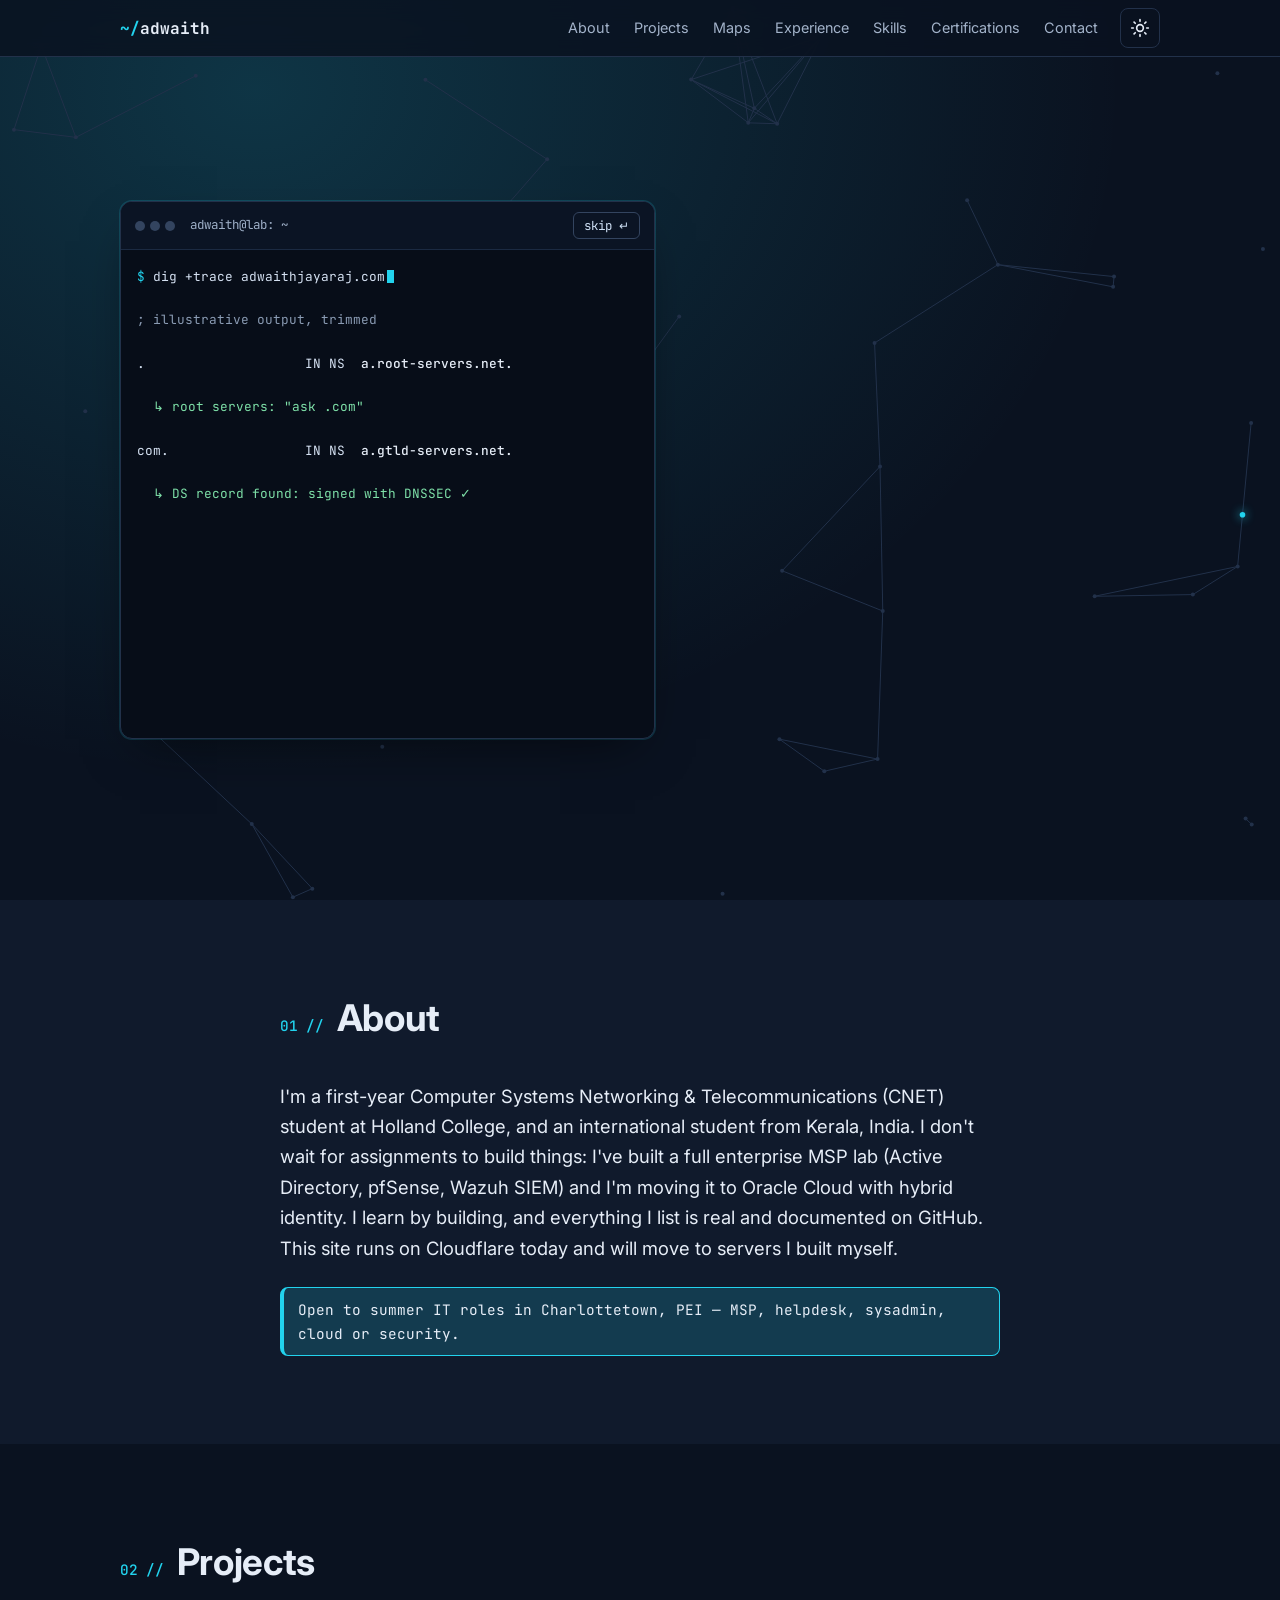
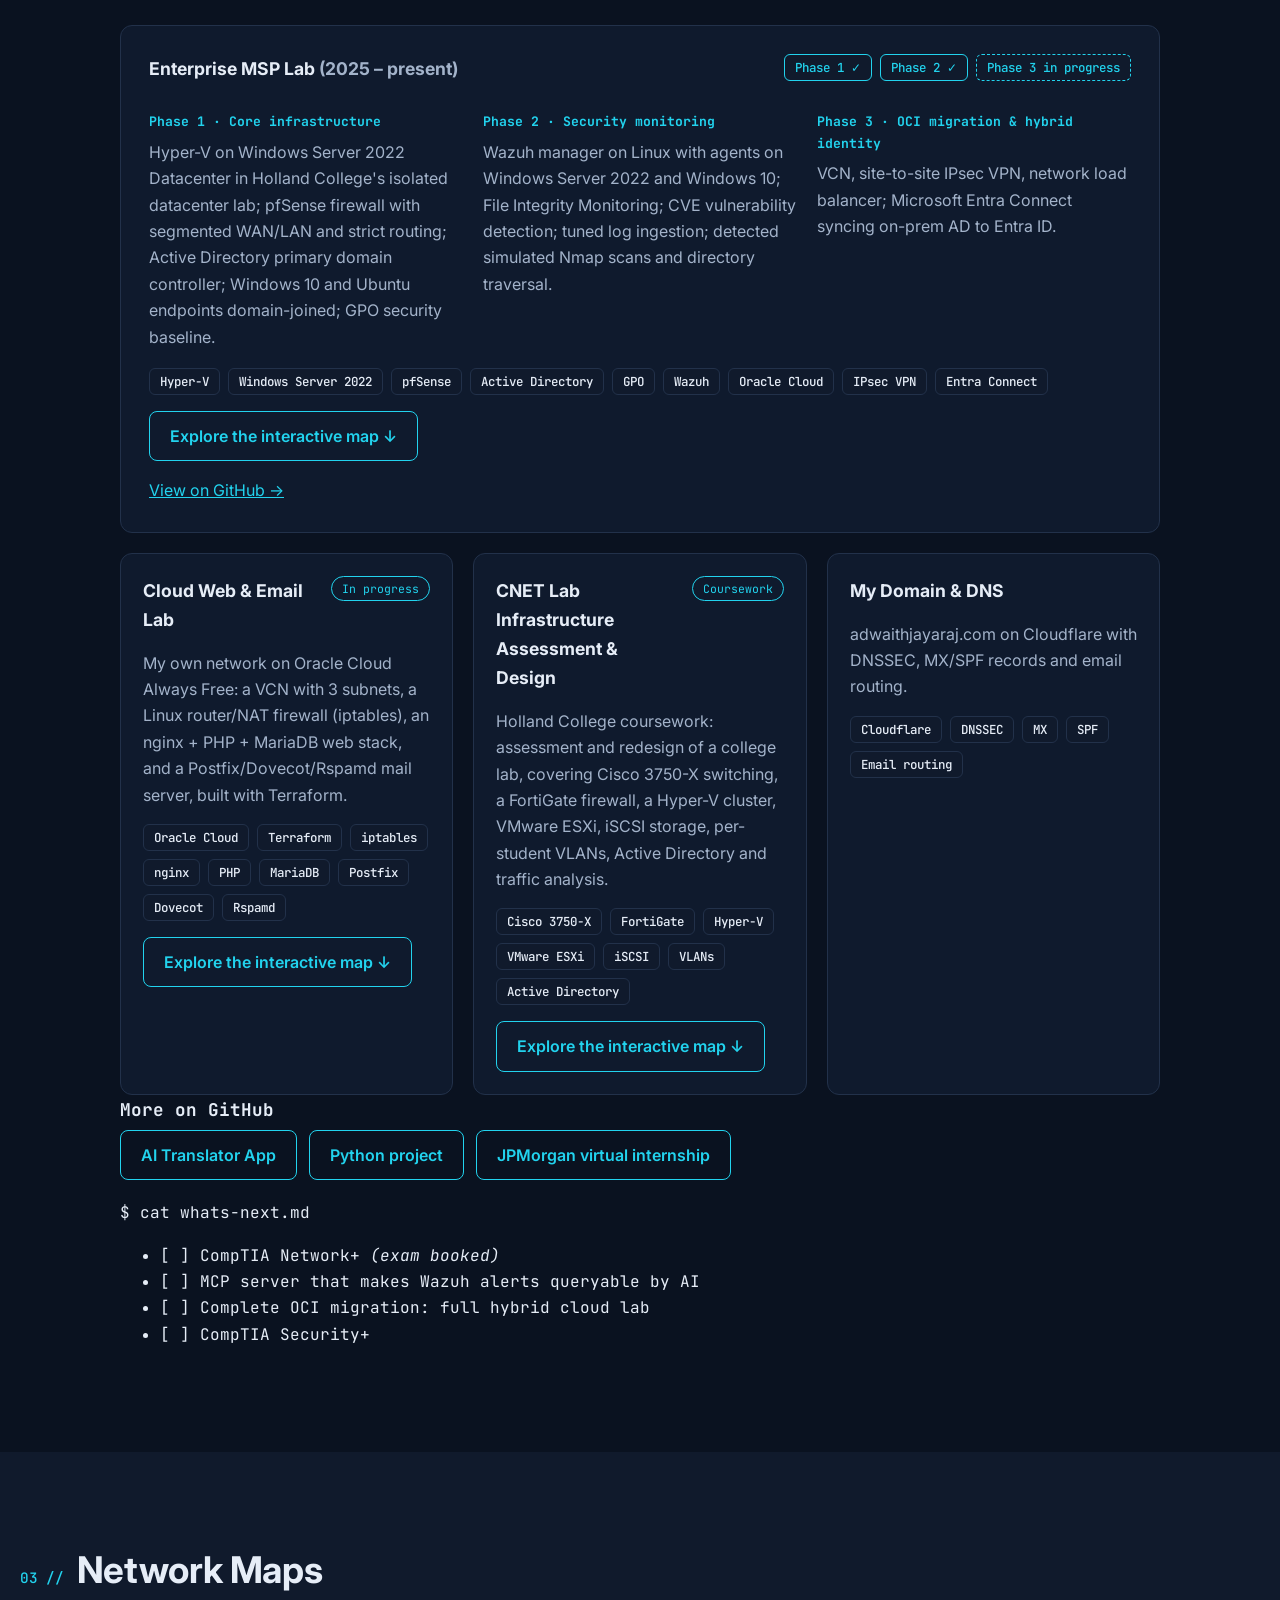
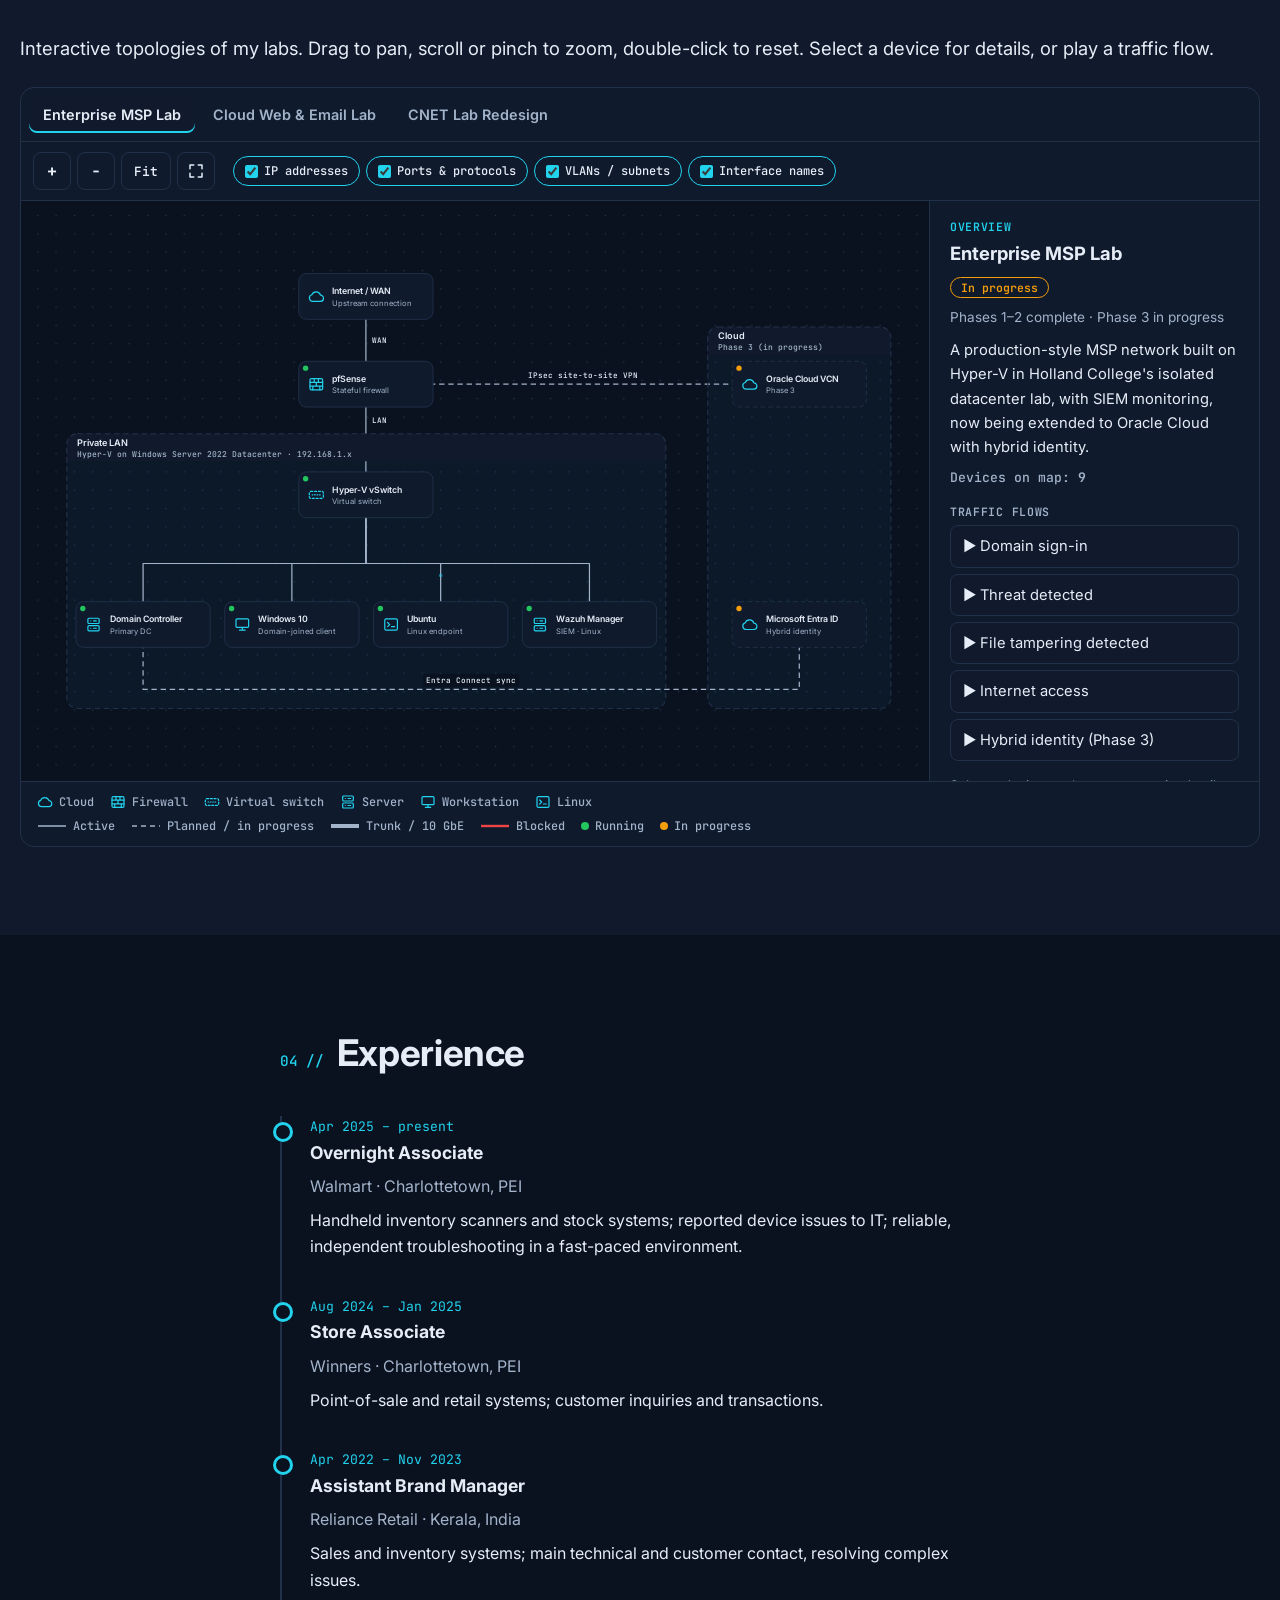
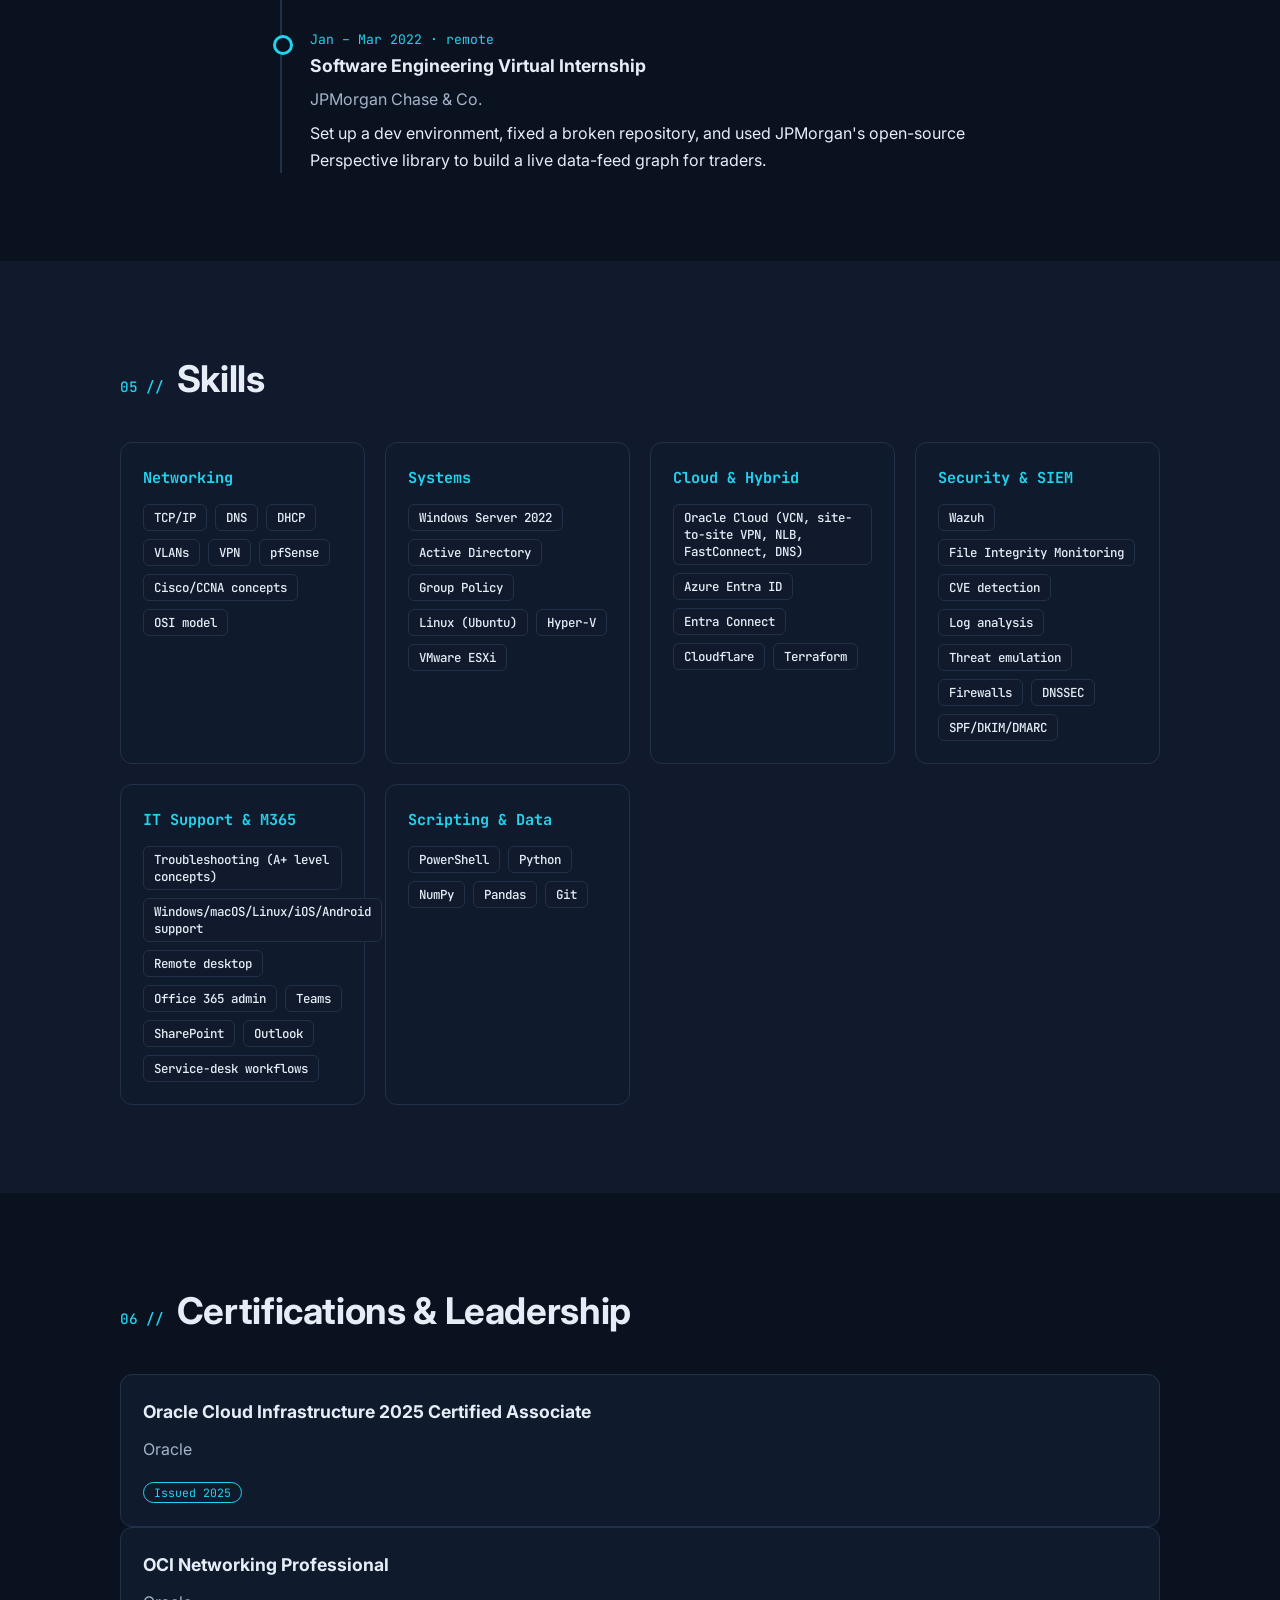
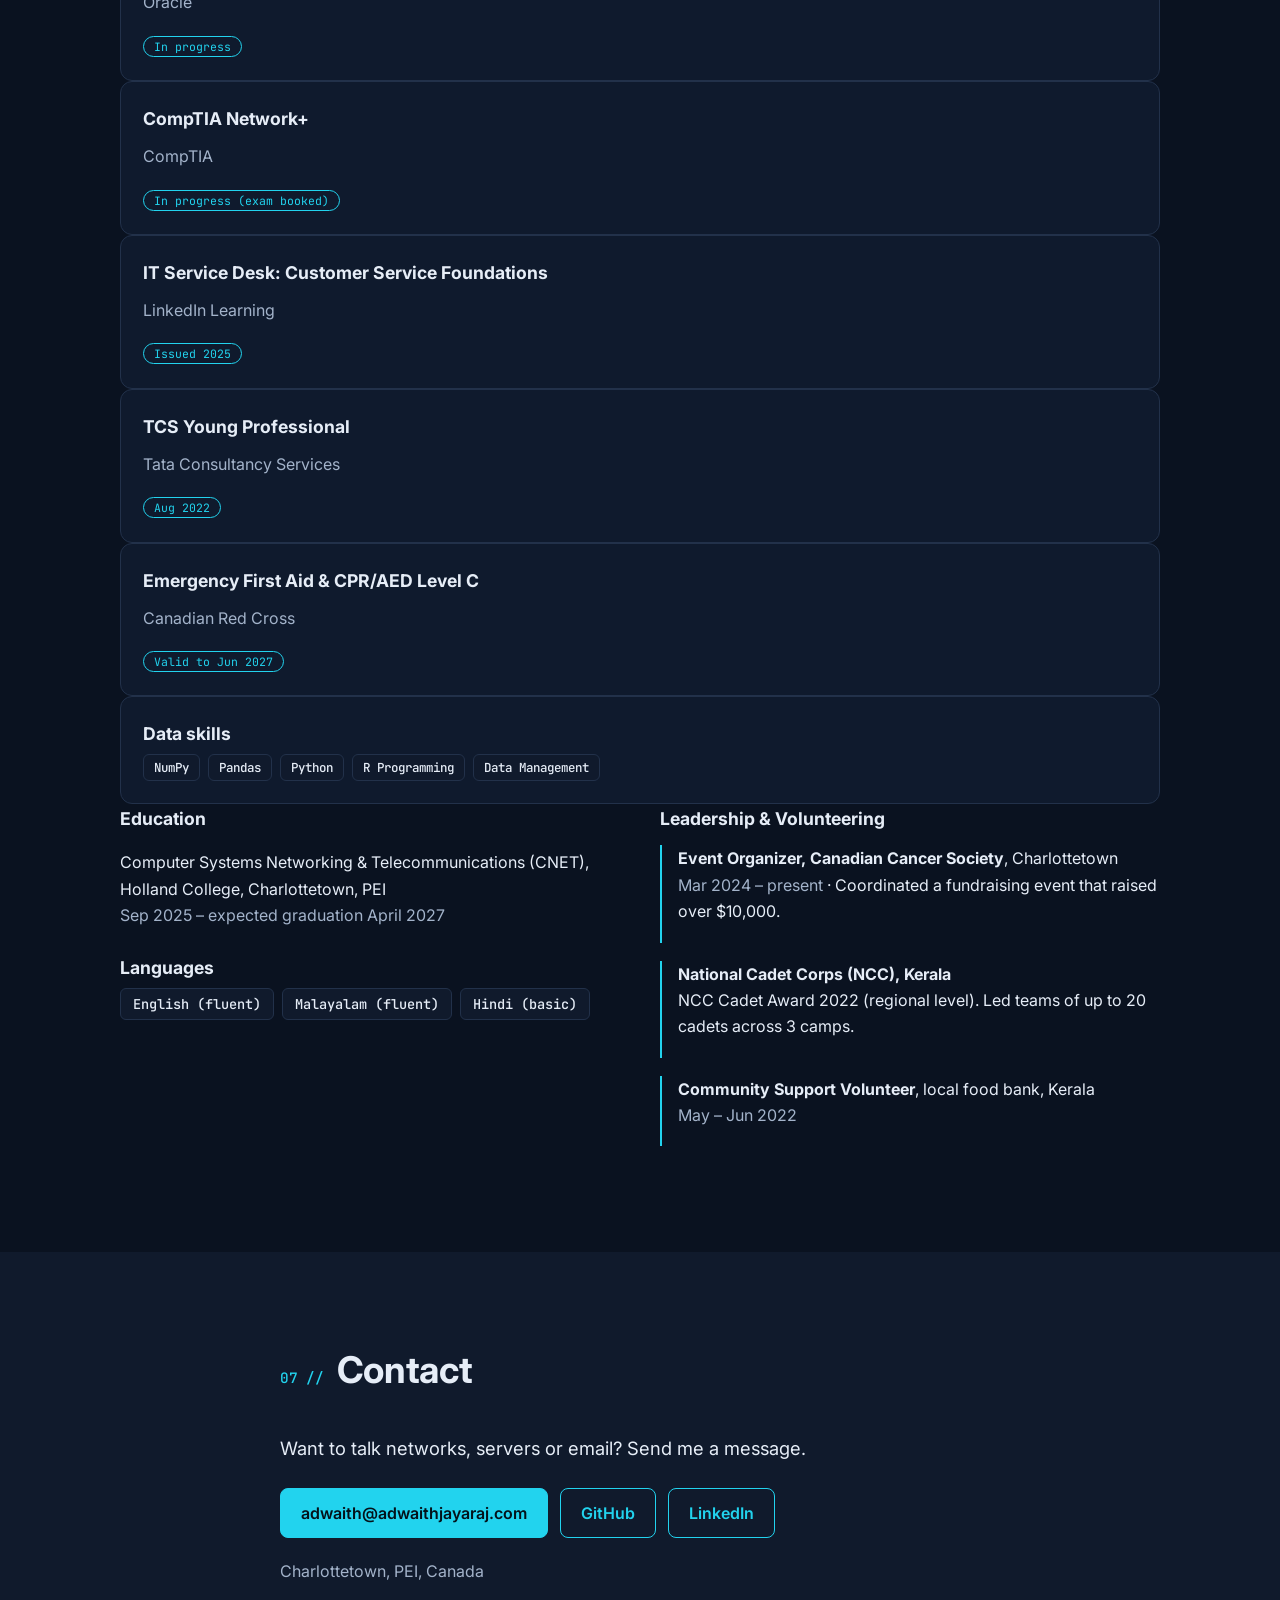
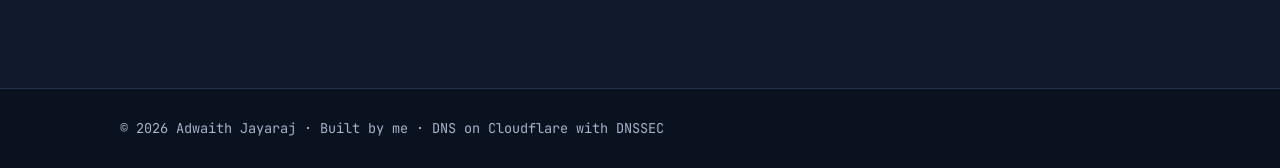
==== index.html @ 07d2d0e5 "Initial site with network maps" ====
<!doctype html>
<html lang="en" data-theme="dark">
<head>
<meta charset="utf-8">
<meta name="viewport" content="width=device-width, initial-scale=1">
<title>Adwaith Jayaraj · Networking &amp; Telecommunications Student</title>
<meta name="description" content="Adwaith Jayaraj is a Computer Systems Networking &amp; Telecommunications (CNET) student at Holland College in Charlottetown, PEI, building real networks, security monitoring and cloud infrastructure.">
<link rel="canonical" href="https://adwaithjayaraj.com/">
<meta property="og:type" content="website">
<meta property="og:site_name" content="Adwaith Jayaraj">
<meta property="og:title" content="Adwaith Jayaraj · Networking &amp; Telecommunications Student">
<meta property="og:description" content="I build real infrastructure (networks, servers and email) to understand how the internet actually works.">
<meta property="og:url" content="https://adwaithjayaraj.com/">
<meta name="twitter:card" content="summary">
<meta name="theme-color" content="#0a1220">
<link rel="icon" href="assets/favicon.svg" type="image/svg+xml">
<link rel="preconnect" href="https://fonts.googleapis.com">
<link rel="preconnect" href="https://fonts.gstatic.com" crossorigin>
<link href="https://fonts.googleapis.com/css2?family=Inter:wght@400;500;600;700&family=JetBrains+Mono:wght@400;500;700&display=swap" rel="stylesheet">
<link rel="stylesheet" href="css/style.css">
<link rel="stylesheet" href="css/topology.css">
<script>
// Set theme and JS flag before first paint to avoid a flash.
(function(){var d=document.documentElement;d.classList.add('js');
try{var t=localStorage.getItem('theme');if(t==='light'||t==='dark')d.dataset.theme=t;}catch(e){}})();
</script>
</head>
<body>
<a class="skip" href="#main">Skip to content</a>

<header class="site-header">
  <nav class="nav" aria-label="Primary">
    <a class="brand" href="#top" aria-label="Adwaith Jayaraj, home"><span class="mono">~/</span>adwaith</a>
    <button class="icon-btn menu-btn" id="menu-btn" aria-expanded="false" aria-controls="nav-links" aria-label="Menu">
      <svg width="20" height="20" viewBox="0 0 24 24" fill="none" stroke="currentColor" stroke-width="2" stroke-linecap="round" aria-hidden="true"><path d="M4 7h16M4 12h16M4 17h16"/></svg>
    </button>
    <ul class="nav-links" id="nav-links">
      <li><a href="#about">About</a></li>
      <li><a href="#projects">Projects</a></li>
      <li><a href="#maps">Maps</a></li>
      <li><a href="#experience">Experience</a></li>
      <li><a href="#skills">Skills</a></li>
      <li><a href="#more">Certifications</a></li>
      <li><a href="#contact">Contact</a></li>
    </ul>
    <button class="icon-btn" id="theme-btn" aria-label="Switch to light mode">
      <svg class="i-sun" width="20" height="20" viewBox="0 0 24 24" fill="none" stroke="currentColor" stroke-width="2" stroke-linecap="round" aria-hidden="true"><circle cx="12" cy="12" r="4"/><path d="M12 2v2M12 20v2M4.9 4.9l1.4 1.4M17.7 17.7l1.4 1.4M2 12h2M20 12h2M4.9 19.1l1.4-1.4M17.7 6.3l1.4-1.4"/></svg>
      <svg class="i-moon" width="20" height="20" viewBox="0 0 24 24" fill="none" stroke="currentColor" stroke-width="2" stroke-linecap="round" stroke-linejoin="round" aria-hidden="true"><path d="M21 12.8A9 9 0 1 1 11.2 3a7 7 0 0 0 9.8 9.8z"/></svg>
    </button>
  </nav>
</header>

<main id="main">
<section class="hero" id="top" aria-labelledby="hero-name">
  <canvas id="net" aria-hidden="true"></canvas>
  <div class="wrap hero-grid">
    <div class="term" role="region" aria-label="Animated terminal showing a DNS lookup of adwaithjayaraj.com">
      <div class="term-bar">
        <span class="dots" aria-hidden="true"><i></i><i></i><i></i></span>
        <span class="mono term-title">adwaith@lab: ~</span>
        <button class="skip-btn mono" id="skip-btn" type="button">skip ↵</button>
      </div>
      <pre class="term-body mono" id="term" aria-hidden="true"><span class="ln cmd"><span class="p">$ </span><span id="typed">dig +trace adwaithjayaraj.com</span><span class="caret"></span></span>
<span class="ln dim">; illustrative output, trimmed</span>
<span class="ln">.                    IN NS  <b>a.root-servers.net.</b></span>
<span class="ln hop">  ↳ root servers: "ask .com"</span>
<span class="ln">com.                 IN NS  <b>a.gtld-servers.net.</b></span>
<span class="ln hop">  ↳ DS record found: signed with DNSSEC ✓</span>
<span class="ln hop">  ↳ .com servers: "ask Cloudflare"</span>
<span class="ln">adwaithjayaraj.com.  IN NS  <b>jaziel.ns.cloudflare.com.</b></span>
<span class="ln">adwaithjayaraj.com.  IN NS  <b>kayleigh.ns.cloudflare.com.</b></span>
<span class="ln hop">  ↳ Cloudflare: "here it is"</span>
<span class="ln ok">adwaithjayaraj.com.  IN A   → Cloudflare edge ✓</span></pre>
      <p class="sr-only">The terminal traces a DNS lookup from the root servers to the .com servers to Cloudflare and then to this site.</p>
    </div>
    <div class="intro" id="intro">
      <p class="mono eyebrow">hello, world</p>
      <h1 id="hero-name">Adwaith Jayaraj</h1>
      <p class="title">Networking &amp; Telecommunications Student · Holland College</p>
      <p class="muted">Charlottetown, PEI, Canada</p>
      <div class="cta">
        <a class="btn" href="#projects">View projects</a>
        <a class="btn ghost" href="#contact">Get in touch</a>
      </div>
    </div>
  </div>
</section>

<section id="about" class="section" aria-labelledby="about-h">
  <div class="wrap narrow reveal">
    <h2 id="about-h"><span class="mono tag">01</span> About</h2>
    <p class="lead">I'm a first-year Computer Systems Networking &amp; Telecommunications (CNET) student at Holland College, and an international student from Kerala, India. I don't wait for assignments to build things: I've built a full enterprise MSP lab (Active Directory, pfSense, Wazuh SIEM) and I'm moving it to Oracle Cloud with hybrid identity. I learn by building, and everything I list is real and documented on GitHub. This site runs on Cloudflare today and will move to servers I built myself.</p>
    <p class="open-line mono">Open to summer IT roles in Charlottetown, PEI — MSP, helpdesk, sysadmin, cloud or security.</p>
  </div>
</section>

<section id="projects" class="section" aria-labelledby="projects-h">
  <div class="wrap">
    <h2 id="projects-h" class="reveal"><span class="mono tag">02</span> Projects</h2>
    <div class="cards">
      <article class="card feature reveal">
        <div class="card-top"><h3>Enterprise MSP Lab <span class="muted">(2025 – present)</span></h3>
          <ul class="chips phases" aria-label="Project status"><li class="done">Phase 1 ✓</li><li class="done">Phase 2 ✓</li><li class="wip">Phase 3 in progress</li></ul></div>
        <div class="phase-grid">
          <div><h4 class="mono">Phase 1 · Core infrastructure</h4><p>Hyper-V on Windows Server 2022 Datacenter in Holland College's isolated datacenter lab; pfSense firewall with segmented WAN/LAN and strict routing; Active Directory primary domain controller; Windows 10 and Ubuntu endpoints domain-joined; GPO security baseline.</p></div>
          <div><h4 class="mono">Phase 2 · Security monitoring</h4><p>Wazuh manager on Linux with agents on Windows Server 2022 and Windows 10; File Integrity Monitoring; CVE vulnerability detection; tuned log ingestion; detected simulated Nmap scans and directory traversal.</p></div>
          <div><h4 class="mono">Phase 3 · OCI migration &amp; hybrid identity</h4><p>VCN, site-to-site IPsec VPN, network load balancer; Microsoft Entra Connect syncing on-prem AD to Entra ID.</p></div>
        </div>
        <ul class="chips" aria-label="Technologies"><li>Hyper-V</li><li>Windows Server 2022</li><li>pfSense</li><li>Active Directory</li><li>GPO</li><li>Wazuh</li><li>Oracle Cloud</li><li>IPsec VPN</li><li>Entra Connect</li></ul>
        <p class="repo"><a class="btn ghost map-link" href="#maps" data-map="msp">Explore the interactive map ↓</a></p>
        <p class="repo"><a href="https://github.com/tensorTamer/enterprise-msp-lab" rel="noopener">View on GitHub →</a></p>
      </article>
      <article class="card reveal">
        <div class="card-top"><h3>Cloud Web &amp; Email Lab</h3><span class="status mono">In progress</span></div>
        <p>My own network on Oracle Cloud Always Free: a VCN with 3 subnets, a Linux router/NAT firewall (iptables), an nginx + PHP + MariaDB web stack, and a Postfix/Dovecot/Rspamd mail server, built with Terraform.</p>
        <ul class="chips" aria-label="Technologies"><li>Oracle Cloud</li><li>Terraform</li><li>iptables</li><li>nginx</li><li>PHP</li><li>MariaDB</li><li>Postfix</li><li>Dovecot</li><li>Rspamd</li></ul>
        <p class="repo"><a class="btn ghost map-link" href="#maps" data-map="cloud">Explore the interactive map ↓</a></p>
      </article>
      <article class="card reveal">
        <div class="card-top"><h3>CNET Lab Infrastructure Assessment &amp; Design</h3><span class="status mono">Coursework</span></div>
        <p>Holland College coursework: assessment and redesign of a college lab, covering Cisco 3750-X switching, a FortiGate firewall, a Hyper-V cluster, VMware ESXi, iSCSI storage, per-student VLANs, Active Directory and traffic analysis.</p>
        <ul class="chips" aria-label="Technologies"><li>Cisco 3750-X</li><li>FortiGate</li><li>Hyper-V</li><li>VMware ESXi</li><li>iSCSI</li><li>VLANs</li><li>Active Directory</li></ul>
        <p class="repo"><a class="btn ghost map-link" href="#maps" data-map="cnet">Explore the interactive map ↓</a></p>
      </article>
      <article class="card reveal">
        <div class="card-top"><h3>My Domain &amp; DNS</h3></div>
        <p>adwaithjayaraj.com on Cloudflare with DNSSEC, MX/SPF records and email routing.</p>
        <ul class="chips" aria-label="Technologies"><li>Cloudflare</li><li>DNSSEC</li><li>MX</li><li>SPF</li><li>Email routing</li></ul>
      </article>
    </div>
    <div class="more-gh reveal">
      <h3 class="mono">More on GitHub</h3>
      <ul class="links">
        <li><a class="btn ghost" href="https://github.com/tensorTamer/AI-Translator-App" rel="noopener">AI Translator App</a></li>
        <li><a class="btn ghost" href="https://github.com/tensorTamer/python-project" rel="noopener">Python project</a></li>
        <li><a class="btn ghost" href="https://github.com/tensorTamer/JP-Morgan-virtual-internship" rel="noopener">JPMorgan virtual internship</a></li>
      </ul>
    </div>
    <div class="todo reveal" role="group" aria-labelledby="next-h">
      <p class="mono todo-h" id="next-h"><span class="p">$</span> cat whats-next.md</p>
      <ul class="mono">
        <li><span aria-hidden="true">[ ]</span> CompTIA Network+ <em>(exam booked)</em></li>
        <li><span aria-hidden="true">[ ]</span> MCP server that makes Wazuh alerts queryable by AI</li>
        <li><span aria-hidden="true">[ ]</span> Complete OCI migration: full hybrid cloud lab</li>
        <li><span aria-hidden="true">[ ]</span> CompTIA Security+</li>
      </ul>
    </div>
  </div>
</section>

<section id="maps" class="section" aria-labelledby="maps-h">
  <div class="wrap wide">
    <h2 id="maps-h" class="reveal"><span class="mono tag">03</span> Network Maps</h2>
    <p class="lead reveal">Interactive topologies of my labs. Drag to pan, scroll or pinch to zoom, double-click to reset. Select a device for details, or play a traffic flow.</p>
    <div class="topo reveal" id="topo">
      <div class="topo-tabs" role="tablist" aria-label="Network maps">
        <button type="button" role="tab" id="tab-msp" aria-controls="topo-body" aria-selected="true" data-map="msp">Enterprise MSP Lab</button>
        <button type="button" role="tab" id="tab-cloud" aria-controls="topo-body" aria-selected="false" tabindex="-1" data-map="cloud">Cloud Web &amp; Email Lab</button>
        <button type="button" role="tab" id="tab-cnet" aria-controls="topo-body" aria-selected="false" tabindex="-1" data-map="cnet">CNET Lab Redesign</button>
      </div>
      <div class="topo-toolbar">
        <div class="tb-group" role="group" aria-label="View">
          <button type="button" class="icon-btn" data-act="zoomin" aria-label="Zoom in">+</button>
          <button type="button" class="icon-btn" data-act="zoomout" aria-label="Zoom out">−</button>
          <button type="button" class="icon-btn tb-fit" data-act="fit" aria-label="Fit map to view">Fit</button>
          <button type="button" class="icon-btn" data-act="full" aria-label="Full screen" aria-pressed="false">
            <svg width="18" height="18" viewBox="0 0 24 24" fill="none" stroke="currentColor" stroke-width="2" stroke-linecap="round" stroke-linejoin="round" aria-hidden="true"><path d="M4 9V4h5M20 9V4h-5M4 15v5h5M20 15v5h-5"/></svg>
          </button>
        </div>
        <fieldset class="tb-layers">
          <legend class="sr-only">Layers</legend>
          <label class="layer"><input type="checkbox" data-layer="ip" checked> IP addresses</label>
          <label class="layer"><input type="checkbox" data-layer="ports" checked> Ports &amp; protocols</label>
          <label class="layer"><input type="checkbox" data-layer="vlan" checked> VLANs / subnets</label>
          <label class="layer"><input type="checkbox" data-layer="ifn" checked> Interface names</label>
        </fieldset>
      </div>
      <div class="topo-body" id="topo-body" role="tabpanel" aria-labelledby="tab-msp">
        <div class="topo-stage">
          <svg class="topo-svg" role="group" tabindex="0" aria-label="Network map"></svg>
          <div class="topo-tip" role="tooltip" hidden></div>
        </div>
        <aside class="topo-side" aria-label="Map details"></aside>
      </div>
      <div class="topo-legend" role="group" aria-label="Legend"></div>
      <p class="sr-only topo-live" aria-live="polite"></p>
    </div>
    <noscript><p class="muted">The interactive maps need JavaScript.</p></noscript>
  </div>
</section>

<section id="experience" class="section" aria-labelledby="exp-h">
  <div class="wrap narrow">
    <h2 id="exp-h" class="reveal"><span class="mono tag">04</span> Experience</h2>
    <ol class="timeline">
      <li class="reveal">
        <p class="mono date">Apr 2025 – present</p>
        <h3>Overnight Associate</h3>
        <p class="org">Walmart · Charlottetown, PEI</p>
        <p>Handheld inventory scanners and stock systems; reported device issues to IT; reliable, independent troubleshooting in a fast-paced environment.</p>
      </li>
      <li class="reveal">
        <p class="mono date">Aug 2024 – Jan 2025</p>
        <h3>Store Associate</h3>
        <p class="org">Winners · Charlottetown, PEI</p>
        <p>Point-of-sale and retail systems; customer inquiries and transactions.</p>
      </li>
      <li class="reveal">
        <p class="mono date">Apr 2022 – Nov 2023</p>
        <h3>Assistant Brand Manager</h3>
        <p class="org">Reliance Retail · Kerala, India</p>
        <p>Sales and inventory systems; main technical and customer contact, resolving complex issues.</p>
      </li>
      <li class="reveal">
        <p class="mono date">Jan – Mar 2022 · remote</p>
        <h3>Software Engineering Virtual Internship</h3>
        <p class="org">JPMorgan Chase &amp; Co.</p>
        <p>Set up a dev environment, fixed a broken repository, and used JPMorgan's open-source Perspective library to build a live data-feed graph for traders.</p>
      </li>
    </ol>
  </div>
</section>

<section id="skills" class="section" aria-labelledby="skills-h">
  <div class="wrap">
    <h2 id="skills-h" class="reveal"><span class="mono tag">05</span> Skills</h2>
    <div class="skills">
      <div class="card reveal"><h3 class="mono">Networking</h3><ul class="chips"><li>TCP/IP</li><li>DNS</li><li>DHCP</li><li>VLANs</li><li>VPN</li><li>pfSense</li><li>Cisco/CCNA concepts</li><li>OSI model</li></ul></div>
      <div class="card reveal"><h3 class="mono">Systems</h3><ul class="chips"><li>Windows Server 2022</li><li>Active Directory</li><li>Group Policy</li><li>Linux (Ubuntu)</li><li>Hyper-V</li><li>VMware ESXi</li></ul></div>
      <div class="card reveal"><h3 class="mono">Cloud &amp; Hybrid</h3><ul class="chips"><li>Oracle Cloud (VCN, site-to-site VPN, NLB, FastConnect, DNS)</li><li>Azure Entra ID</li><li>Entra Connect</li><li>Cloudflare</li><li>Terraform</li></ul></div>
      <div class="card reveal"><h3 class="mono">Security &amp; SIEM</h3><ul class="chips"><li>Wazuh</li><li>File Integrity Monitoring</li><li>CVE detection</li><li>Log analysis</li><li>Threat emulation</li><li>Firewalls</li><li>DNSSEC</li><li>SPF/DKIM/DMARC</li></ul></div>
      <div class="card reveal"><h3 class="mono">IT Support &amp; M365</h3><ul class="chips"><li>Troubleshooting (A+ level concepts)</li><li>Windows/macOS/Linux/iOS/Android support</li><li>Remote desktop</li><li>Office 365 admin</li><li>Teams</li><li>SharePoint</li><li>Outlook</li><li>Service-desk workflows</li></ul></div>
      <div class="card reveal"><h3 class="mono">Scripting &amp; Data</h3><ul class="chips"><li>PowerShell</li><li>Python</li><li>NumPy</li><li>Pandas</li><li>Git</li></ul></div>
    </div>
  </div>
</section>

<section id="more" class="section" aria-labelledby="more-h">
  <div class="wrap">
    <h2 id="more-h" class="reveal"><span class="mono tag">06</span> Certifications &amp; Leadership</h2>
    <div class="certs">
      <div class="card cert reveal"><h3>Oracle Cloud Infrastructure 2025 Certified Associate</h3><p class="org">Oracle</p><span class="status mono">Issued 2025</span></div>
      <div class="card cert reveal"><h3>OCI Networking Professional</h3><p class="org">Oracle</p><span class="status mono">In progress</span></div>
      <div class="card cert reveal"><h3>CompTIA Network+</h3><p class="org">CompTIA</p><span class="status mono">In progress (exam booked)</span></div>
      <div class="card cert reveal"><h3>IT Service Desk: Customer Service Foundations</h3><p class="org">LinkedIn Learning</p><span class="status mono">Issued 2025</span></div>
      <div class="card cert reveal"><h3>TCS Young Professional</h3><p class="org">Tata Consultancy Services</p><span class="status mono">Aug 2022</span></div>
      <div class="card cert reveal"><h3>Emergency First Aid &amp; CPR/AED Level C</h3><p class="org">Canadian Red Cross</p><span class="status mono">Valid to Jun 2027</span></div>
      <div class="card cert reveal"><h3>Data skills</h3><ul class="chips"><li>NumPy</li><li>Pandas</li><li>Python</li><li>R Programming</li><li>Data Management</li></ul></div>
    </div>
    <div class="two">
      <div class="reveal">
        <h3>Education</h3>
        <p>Computer Systems Networking &amp; Telecommunications (CNET), Holland College, Charlottetown, PEI<br><span class="muted">Sep 2025 – expected graduation April 2027</span></p>
        <h3>Languages</h3>
        <ul class="chips big"><li>English (fluent)</li><li>Malayalam (fluent)</li><li>Hindi (basic)</li></ul>
      </div>
      <div class="reveal">
        <h3>Leadership &amp; Volunteering</h3>
        <ul class="plain">
          <li><strong>Event Organizer, Canadian Cancer Society</strong>, Charlottetown<br><span class="muted">Mar 2024 – present</span> · Coordinated a fundraising event that raised over $10,000.</li>
          <li><strong>National Cadet Corps (NCC), Kerala</strong><br>NCC Cadet Award 2022 (regional level). Led teams of up to 20 cadets across 3 camps.</li>
          <li><strong>Community Support Volunteer</strong>, local food bank, Kerala<br><span class="muted">May – Jun 2022</span></li>
        </ul>
      </div>
    </div>
  </div>
</section>
<section id="contact" class="section" aria-labelledby="contact-h">
  <div class="wrap narrow reveal">
    <h2 id="contact-h"><span class="mono tag">07</span> Contact</h2>
    <p class="lead">Want to talk networks, servers or email? Send me a message.</p>
    <ul class="links">
      <li><a class="btn" href="mailto:adwaith@adwaithjayaraj.com">adwaith@adwaithjayaraj.com</a></li>
      <li><a class="btn ghost" href="https://github.com/tensorTamer" rel="me noopener">GitHub</a></li>
      <li><a class="btn ghost" href="https://www.linkedin.com/in/adwaith-jayaraj/" rel="me noopener">LinkedIn</a></li>
    </ul>
    <p class="muted">Charlottetown, PEI, Canada</p>
  </div>
</section>
</main>

<footer class="footer">
  <div class="wrap mono">© <span id="year">2026</span> Adwaith Jayaraj · Built by me · DNS on Cloudflare with DNSSEC</div>
</footer>

<script src="js/main.js" defer></script>
<script src="js/topology.js" defer></script>
</body>
</html>
---- css/style.css ----
:root{
  --bg:#0a1220;--bg2:#101a2c;--text:#e6edf7;--muted:#a3b3ca;--accent:#22d3ee;--accent-ink:#04121a;
  --line:#22314a;--card:#0f1a2d;--glow:rgba(34,211,238,.18);
  --sans:"Inter",system-ui,-apple-system,"Segoe UI",sans-serif;
  --mono:"JetBrains Mono",ui-monospace,Menlo,Consolas,monospace;
}
[data-theme=light]{
  --bg:#f5f8fc;--bg2:#e9eff7;--text:#0b1220;--muted:#475569;--accent:#0e7490;--accent-ink:#fff;
  --line:#cbd5e1;--card:#fff;--glow:rgba(14,116,144,.14);
}
*{box-sizing:border-box}
html{scroll-behavior:smooth;scroll-padding-top:72px}
body{margin:0;background:var(--bg);color:var(--text);font:400 1rem/1.65 var(--sans);-webkit-font-smoothing:antialiased}
a{color:var(--accent)}
.mono{font-family:var(--mono)}
.muted{color:var(--muted)}
.sr-only{position:absolute;width:1px;height:1px;overflow:hidden;clip:rect(0 0 0 0)}
:focus-visible{outline:3px solid var(--accent);outline-offset:3px;border-radius:4px}
.skip{position:absolute;left:8px;top:-60px;background:var(--accent);color:var(--accent-ink);padding:8px 14px;border-radius:6px;z-index:100}
.skip:focus{top:8px}
.wrap{max-width:1080px;margin:0 auto;padding:0 20px}
.narrow{max-width:760px}

/* header */
.site-header{position:fixed;inset:0 0 auto;z-index:50;background:color-mix(in srgb,var(--bg) 85%,transparent);backdrop-filter:blur(10px);border-bottom:1px solid var(--line)}
.nav{max-width:1080px;margin:0 auto;padding:0 20px;height:56px;display:flex;align-items:center;gap:12px}
.brand{font:700 1rem var(--mono);color:var(--text);text-decoration:none;margin-right:auto}
.brand .mono{color:var(--accent)}
.nav-links{display:flex;gap:4px;list-style:none;margin:0;padding:0}
.nav-links a{display:block;padding:8px 10px;color:var(--muted);text-decoration:none;font-size:.9rem;border-radius:6px}
.nav-links a:hover{color:var(--text);background:var(--bg2)}
.icon-btn{background:none;border:1px solid var(--line);color:var(--text);width:40px;height:40px;border-radius:8px;display:grid;place-items:center;cursor:pointer}
.icon-btn:hover{border-color:var(--accent);color:var(--accent)}
.menu-btn{display:none}
.i-sun{display:none}
[data-theme=dark] .i-sun{display:block}
[data-theme=dark] .i-moon{display:none}
@media(max-width:820px){
  .menu-btn{display:grid}
  .nav-links{display:none;position:absolute;top:56px;left:0;right:0;flex-direction:column;background:var(--bg);border-bottom:1px solid var(--line);padding:8px 20px 14px}
  .nav-links.open{display:flex}
  .nav-links a{padding:12px 8px}
}

/* hero */
.hero{position:relative;min-height:100svh;display:flex;align-items:center;padding:96px 0 56px;overflow:hidden;background:radial-gradient(ellipse at 20% 10%,var(--glow),transparent 60%)}
#net{position:absolute;inset:0;width:100%;height:100%}
.hero-grid{position:relative;display:grid;grid-template-columns:1.15fr 1fr;gap:40px;align-items:center;width:100%}
@media(max-width:900px){.hero-grid{grid-template-columns:1fr}}
.term{background:#070d18;border:1px solid var(--line);border-radius:12px;box-shadow:0 20px 50px -20px rgba(0,0,0,.6),0 0 0 1px var(--glow);overflow:hidden;color:#d5e1f2}
.term-bar{display:flex;align-items:center;gap:10px;padding:10px 14px;border-bottom:1px solid #1b2a42;background:#0b1424}
.dots i{display:inline-block;width:10px;height:10px;border-radius:50%;background:#33445f;margin-right:5px}
.term-title{font-size:.78rem;color:#9fb0c8;margin-right:auto}
.skip-btn{background:none;border:1px solid #33445f;color:#cfe0f5;border-radius:6px;padding:4px 10px;font-size:.78rem;cursor:pointer}
.skip-btn:hover{border-color:#22d3ee;color:#22d3ee}
.skip-btn[hidden]{display:none}
.term-body{margin:0;padding:16px;font-size:.8rem;line-height:1.7;white-space:pre;overflow-x:auto;min-height:15.5em}
.term .ln{display:block}
.term b{color:#e6edf7;font-weight:500}
.term .p,.term .ok{color:#22d3ee}
.term .dim{color:#8a9bb3}
.term .hop{color:#7ee0a8}
.caret{display:inline-block;width:.55em;height:1em;background:#22d3ee;vertical-align:-2px;margin-left:2px;animation:blink 1s steps(1) infinite}
@keyframes blink{50%{opacity:0}}
.eyebrow{color:var(--accent);margin:0 0 6px;font-size:.9rem}
h1{font-size:clamp(2.4rem,6vw,3.8rem);line-height:1.08;margin:0 0 12px;letter-spacing:-.02em}
.title{font-size:1.15rem;font-weight:500;margin:0 0 6px}
.cta{display:flex;flex-wrap:wrap;gap:12px;margin-top:24px}
.js .intro{transition:opacity .6s,transform .6s}
.js.pre .intro{opacity:0;transform:translateY(14px)}

/* buttons */
.btn{display:inline-block;background:var(--accent);color:var(--accent-ink);font-weight:600;padding:11px 20px;border-radius:8px;text-decoration:none;border:1px solid var(--accent);transition:transform .2s,box-shadow .2s}
.btn:hover{transform:translateY(-2px);box-shadow:0 8px 24px -8px var(--accent)}
.btn.ghost{background:none;color:var(--accent)}

/* sections */
.section{padding:88px 0}
.section:nth-of-type(even){background:var(--bg2)}
h2{font-size:clamp(1.7rem,4vw,2.3rem);margin:0 0 32px;letter-spacing:-.01em}
h3{margin:0 0 6px;font-size:1.1rem}
.tag{color:var(--accent);font-size:.9rem;font-weight:500;margin-right:6px}
.tag::after{content:" //"}
.lead{font-size:1.15rem;margin:0 0 24px}

/* cards */
.cards{display:grid;grid-template-columns:repeat(auto-fit,minmax(300px,1fr));gap:20px}
.card{background:var(--card);border:1px solid var(--line);border-radius:12px;padding:22px;transition:transform .25s,border-color .25s,box-shadow .25s}
.card:hover{transform:translateY(-6px);border-color:var(--accent);box-shadow:0 14px 34px -16px var(--accent)}
.card p{margin:10px 0 16px;color:var(--muted)}
.card-top{display:flex;justify-content:space-between;align-items:flex-start;gap:10px}
.status{font-size:.72rem;color:var(--accent);border:1px solid var(--accent);border-radius:99px;padding:2px 10px;white-space:nowrap}
.chips{display:flex;flex-wrap:wrap;gap:8px;list-style:none;margin:0;padding:0}
.chips li{font:500 .78rem var(--mono);padding:4px 10px;border:1px solid var(--line);border-radius:6px;background:var(--bg2);color:var(--text)}
.chips.big li{font-size:.85rem;padding:6px 12px}
.skills{display:grid;grid-template-columns:repeat(auto-fit,minmax(240px,1fr));gap:20px}
.skills h3{color:var(--accent);font-size:.95rem;margin-bottom:14px}

/* timeline: a link line with node dots */
.timeline{list-style:none;margin:0;padding:0 0 0 28px;border-left:2px solid var(--line)}
.timeline li{position:relative;padding-bottom:36px}
.timeline li:last-child{padding-bottom:0}
.timeline li::before{content:"";position:absolute;left:-37px;top:6px;width:14px;height:14px;border-radius:50%;background:var(--bg);border:3px solid var(--accent)}
.date{color:var(--accent);font-size:.82rem;margin:0}
.org{color:var(--muted);margin:0 0 8px}
.timeline p:last-child{margin:0}

.two{display:grid;grid-template-columns:1fr 1fr;gap:40px}
@media(max-width:820px){.two{grid-template-columns:1fr}}
.two h3{margin-top:24px}
.two h3:first-child{margin-top:0}
.plain{list-style:none;padding:0;margin:12px 0 0}
.plain li{padding:0 0 18px 16px;border-left:2px solid var(--accent);margin-bottom:18px}
.links{display:flex;flex-wrap:wrap;gap:12px;list-style:none;padding:0;margin:0 0 20px}
.footer{padding:28px 0;border-top:1px solid var(--line);font-size:.85rem;color:var(--muted)}

/* scroll reveal (only when JS runs) */
.js .reveal{opacity:0;transform:translateY(24px);transition:opacity .7s ease,transform .7s ease}
.js .reveal.in{opacity:1;transform:none}
.js .card.reveal.in{transition:opacity .7s ease,transform .25s,border-color .25s,box-shadow .25s}

@media(prefers-reduced-motion:reduce){
  html{scroll-behavior:auto}
  *,*::before,*::after{animation:none!important;transition:none!important}
  .js .reveal,.js.pre .intro{opacity:1;transform:none}
}

/* content additions */
.open-line{display:inline-block;margin:0;padding:10px 14px;border:1px solid var(--accent);border-left-width:4px;border-radius:8px;background:var(--glow);font-size:.9rem}
.card.feature{grid-column:1/-1;padding:28px}
.card.feature:hover{transform:none}
.phases{flex-wrap:wrap}
.phases .done,.phases .wip{border-color:var(--accent);color:var(--accent)}
.phases .wip{border-style:dashed}
.phase-grid{display:grid;grid-template-columns:repeat(auto-fit,minmax(240px,1fr));gap:20px;margin:22px 0 18px}
.phase-grid h4{margin:0 0 6px;font-size:.82rem;color:var(--accent)}
.phase-grid p{margin:0}
.card .repo{margin:16px 0 0}
@media(max-width:600px){.more-gh{margin-top:32px}
.more-gh h3{font-size:.95rem;color:var(--accent);margin-bottom:12px}
.more-gh .links{margin:0}
.todo{margin-top:32px;background:#070d18;color:#d5e1f2;border:1px solid var(--line);border-radius:12px;padding:16px 20px}
.todo-h{margin:0 0 8px;font-size:.85rem;color:#8a9bb3}
.todo .p{color:#22d3ee}
.todo ul{list-style:none;margin:0;padding:0;font-size:.85rem;line-height:1.9}
.todo li span{color:#22d3ee;margin-right:8px}
.todo em{color:#7ee0a8;font-style:normal}
.certs{display:grid;grid-template-columns:repeat(auto-fit,minmax(250px,1fr));gap:20px;margin-bottom:48px}
.cert{display:flex;flex-direction:column;align-items:flex-start;gap:6px}
.cert h3{margin:0}
.cert .org{margin:0 0 8px}
.cert .status{margin-top:auto}
.card-top{flex-wrap:wrap}
@media(max-width:600px){
---- css/topology.css ----
/* Network Maps section */
:root{--ok:#22c55e;--warn:#f59e0b;--bad:#ef4444}
[data-theme=light]{--ok:#15803d;--warn:#b45309;--bad:#dc2626}
.wrap.wide{max-width:1400px}

.topo{background:var(--card);border:1px solid var(--line);border-radius:14px;overflow:hidden}
.topo-tabs{display:flex;gap:4px;padding:8px;border-bottom:1px solid var(--line);overflow-x:auto}
.topo-tabs [role=tab]{flex:none;background:none;border:0;border-radius:8px;padding:10px 14px;font:600 .9rem var(--sans);color:var(--muted);cursor:pointer}
.topo-tabs [role=tab]:hover{color:var(--text);background:var(--bg2)}
.topo-tabs [aria-selected=true]{color:var(--text);background:var(--bg2);box-shadow:inset 0 -2px 0 var(--accent)}

.topo-toolbar{display:flex;flex-wrap:wrap;align-items:center;gap:10px 18px;padding:10px 12px;border-bottom:1px solid var(--line)}
.tb-group{display:flex;gap:6px}
.tb-group .icon-btn{width:38px;height:38px;font:600 1.05rem var(--mono)}
.tb-group .tb-fit{width:auto;padding:0 12px;font-size:.8rem}
.tb-group [aria-pressed=true]{border-color:var(--accent);color:var(--accent)}
.tb-layers{display:flex;flex-wrap:wrap;gap:6px;border:0;margin:0;padding:0;min-width:0}
.layer{display:inline-flex;align-items:center;gap:6px;padding:6px 11px;border:1px solid var(--line);border-radius:99px;font:500 .75rem var(--mono);color:var(--muted);cursor:pointer;user-select:none}
.layer:has(input:checked){border-color:var(--accent);color:var(--text)}
.layer input{margin:0;accent-color:var(--accent)}
.layer:focus-within{outline:3px solid var(--accent);outline-offset:2px}

.topo-body{display:grid;grid-template-columns:minmax(0,1fr) 330px}
.topo-stage{position:relative;height:580px;background:var(--bg)}
.topo-svg{display:block;width:100%;height:100%;touch-action:none;cursor:grab;user-select:none;-webkit-user-select:none}
.topo-svg.grabbing{cursor:grabbing}
.topo-side{border-left:1px solid var(--line);padding:18px 20px;max-height:580px;overflow:auto;font-size:.92rem}
.topo-tip{position:absolute;left:0;top:0;z-index:2;pointer-events:none;max-width:280px;padding:8px 10px;border:1px solid var(--line);border-radius:8px;background:var(--card);box-shadow:0 10px 28px -12px rgba(0,0,0,.55);font:500 .74rem/1.55 var(--mono);color:var(--text)}
.topo-tip[hidden]{display:none}

.topo-legend{display:flex;flex-wrap:wrap;gap:8px 32px;padding:12px 16px;border-top:1px solid var(--line)}
.topo-legend ul{display:flex;flex-wrap:wrap;gap:6px 16px;list-style:none;margin:0;padding:0;font:500 .74rem var(--mono);color:var(--muted)}
.topo-legend li{display:flex;align-items:center;gap:6px}
.lg-ico{width:16px;height:16px;fill:none;stroke:var(--accent);stroke-width:1.8;stroke-linecap:round;stroke-linejoin:round}
.lg-line{stroke:var(--muted);stroke-width:1.6}
.lg-dash{stroke-dasharray:5 4}
.lg-thick{stroke-width:4}
.lg-bad{stroke:var(--bad);stroke-width:2.4}
.lg-led{width:8px;height:8px;border-radius:50%;box-sizing:border-box}
.lg-led.led-ok{background:var(--ok)}
.lg-led.led-wip{background:var(--warn)}
.lg-led.led-design{border:1.5px solid var(--muted)}

@media(max-width:900px){
  .topo-body{grid-template-columns:1fr}
  .topo-stage{height:460px}
  .topo-side{border-left:0;border-top:1px solid var(--line);max-height:none}
}
@media(max-width:640px){.topo-stage{height:380px}}

/* full screen (native API, or a fixed overlay where the API is missing) */
.topo:fullscreen,.topo.is-full{display:flex;flex-direction:column;border:0;border-radius:0}
.topo.is-full{position:fixed;inset:0;z-index:200}
.topo:fullscreen .topo-body,.topo.is-full .topo-body{flex:1;min-height:0}
.topo:fullscreen .topo-stage,.topo.is-full .topo-stage{height:100%}
.topo:fullscreen .topo-side,.topo.is-full .topo-side{max-height:none}
@media(max-width:900px){
  .topo:fullscreen .topo-body,.topo.is-full .topo-body{grid-template-rows:minmax(0,1fr) auto}
  .topo:fullscreen .topo-side,.topo.is-full .topo-side{max-height:38vh}
}

/* side panel */
.topo-side h3{font-size:1.15rem;margin:2px 0 8px}
.topo-side h4{font:600 .72rem var(--mono);text-transform:uppercase;letter-spacing:.06em;color:var(--muted);margin:18px 0 6px}
.topo-side p{margin:0 0 10px}
.topo-side .tp-kicker{font:600 .72rem var(--mono);color:var(--accent);margin:0 0 4px;text-transform:uppercase;letter-spacing:.06em}
.tp-meta{display:flex;flex-wrap:wrap;align-items:center;gap:8px;color:var(--muted);font-size:.85rem}
.tp-badge{font:600 .72rem var(--mono);padding:2px 10px;border-radius:99px;border:1px solid currentColor}
.s-ok{color:var(--ok)}
.s-wip{color:var(--warn)}
.s-design,.s-ext{color:var(--muted)}
.tp-count{font:500 .82rem var(--mono);color:var(--muted)}
.tp-flows,.tp-steps{list-style:none;margin:0;padding:0;display:grid;gap:6px}
.tp-flows button,.tp-steps button,.tp-ctrl button,.tp-back{width:100%;text-align:left;font:inherit;color:var(--text);background:var(--bg2);border:1px solid var(--line);border-radius:8px;padding:8px 12px;cursor:pointer}
.tp-flows button:hover,.tp-steps button:hover,.tp-ctrl button:hover:not(:disabled),.tp-back:hover{border-color:var(--accent)}
.tp-back{width:auto;padding:6px 10px;margin-bottom:12px;font:500 .78rem var(--mono)}
.topo-side .tp-hint{color:var(--muted);font-size:.82rem;margin-top:14px}
.tp-dev{display:flex;gap:12px;align-items:center;margin-bottom:8px}
.tp-dev h3{margin:0}
.tp-dev p{margin:0;color:var(--muted);font-size:.85rem}
.tp-ico{flex:none;width:42px;height:42px;padding:9px;border:1px solid var(--line);border-radius:10px;fill:none;stroke:var(--accent);stroke-width:1.6;stroke-linecap:round;stroke-linejoin:round}
.tp-list{margin:0;padding-left:18px}
.tp-list li{margin:2px 0}
.topo-side .tp-why{margin-top:16px;padding:10px 12px;border-left:3px solid var(--accent);background:var(--bg2);border-radius:0 8px 8px 0;font-size:.88rem}
.tp-ctrl{display:flex;gap:6px;margin:10px 0 12px}
.tp-ctrl button{flex:1;text-align:center;font:500 .8rem var(--mono)}
.tp-ctrl button:disabled{opacity:.45;cursor:default}
.tp-steps{counter-reset:s}
.tp-steps li{counter-increment:s}
.tp-steps button{display:flex;align-items:flex-start;gap:10px;font-size:.86rem}
.tp-steps button::before{content:counter(s);flex:none;width:22px;height:22px;border-radius:50%;display:grid;place-items:center;font:600 .72rem var(--mono);border:1px solid var(--line);color:var(--muted)}
.tp-steps .done button::before{border-color:var(--accent);color:var(--accent)}
.tp-steps .cur button{border-color:var(--accent);box-shadow:0 0 0 1px var(--accent)}
.tp-steps .cur button::before{background:var(--accent);border-color:var(--accent);color:var(--accent-ink)}
/* inspector looks like the hero terminal in both themes */
.tp-insp{margin-top:14px;padding:12px 14px;border:1px solid var(--line);border-radius:10px;background:#070d18;color:#d5e1f2}
.topo-side .tp-insp .tp-kicker{color:#22d3ee}
.tp-insp dl{margin:0;display:grid;grid-template-columns:auto 1fr;gap:4px 12px;font:500 .78rem var(--mono)}
.tp-insp dt{color:#8a9bb3}
.tp-insp dd{margin:0;color:#e6edf7;overflow-wrap:anywhere}
.topo-side .tp-insp .tp-hint{color:#8a9bb3;margin:0}

/* SVG map */
.t-dot{fill:var(--line)}
.t-zone{fill:var(--accent);fill-opacity:.035}
.t-zborder{fill:none;stroke:var(--line);stroke-width:1.5;stroke-dasharray:7 5}
.t-zhead{fill:var(--bg2)}
.t-zname{font:600 12px var(--sans);fill:var(--text)}
.t-zmeta{font:500 10.5px var(--mono);fill:var(--muted)}
.t-link{fill:none;stroke:var(--muted);stroke-width:1.6;stroke-linejoin:round;transition:opacity .2s,stroke .2s}
.t-link.dash{stroke-dasharray:7 5}
.t-link.thick{stroke-width:4}
.t-link.hl,.t-link.flow{stroke:var(--accent);opacity:1}
.t-link.blocked{stroke:var(--bad);opacity:1}
.t-hit{fill:none;stroke:transparent;stroke-width:14;pointer-events:stroke;cursor:help}
.t-tag{pointer-events:none;transition:opacity .2s}
.t-tag text{font:500 10px var(--mono);fill:var(--text)}
.t-tag rect{fill:var(--bg);fill-opacity:.92}
.t-badge text{fill:var(--muted)}
.t-badge rect{stroke:var(--line);stroke-width:1}
.t-pill text{fill:var(--accent);font-weight:600}
.t-pill rect{fill:var(--card);fill-opacity:1;stroke:var(--accent);stroke-width:1}
.t-node{cursor:pointer;outline:none;transition:opacity .2s}
.t-lift{transition:transform .2s}
.t-node:hover .t-lift,.t-node:focus-visible .t-lift{transform:translateY(-3px)}
.t-card{fill:var(--card);stroke:var(--line);stroke-width:1.2}
.t-node:hover .t-card,.t-node.sel .t-card,.t-node.cur .t-card{stroke:var(--accent);stroke-width:2}
.t-node:focus-visible .t-card{stroke:var(--accent);stroke-width:3}
.t-node.planned .t-card{stroke-dasharray:6 4}
.t-ico{fill:none;stroke:var(--accent);stroke-width:1.7;stroke-linecap:round;stroke-linejoin:round}
.t-host{font:600 11.5px var(--sans);fill:var(--text)}
.t-role{font:400 10px var(--sans);fill:var(--muted)}
.t-ip{font:500 10px var(--mono);fill:var(--accent)}
.t-led.led-ok{fill:var(--ok)}
.t-led.led-wip{fill:var(--warn)}
.t-led.led-design{fill:none;stroke:var(--muted);stroke-width:1.4}
.t-ring{fill:none;stroke:var(--accent);stroke-width:2;opacity:0;transform-box:fill-box;transform-origin:center}
.t-node.pulse .t-ring{animation:t-pulse .7s ease-out}
@keyframes t-pulse{from{opacity:.9;transform:scale(1)}to{opacity:0;transform:scale(1.15)}}
.topo-svg.dim .t-link:not(.hl){opacity:.18}
.topo-svg.dim .t-node:not(.hl){opacity:.4}
.topo-svg.dim .t-tag:not(.hl){opacity:.3}
.topo-svg.flowing .t-link:not(.flow):not(.blocked){opacity:.35}
.t-pk{fill:var(--accent)}
.t-pk.bad{fill:var(--bad)}
.t-amb{fill:var(--accent);opacity:.45;pointer-events:none}
.t-x circle{fill:var(--card);stroke:var(--bad);stroke-width:2}
.t-x path{stroke:var(--bad);stroke-width:2.6;stroke-linecap:round}
.topo-svg:focus-visible{outline:3px solid var(--accent);outline-offset:-3px}
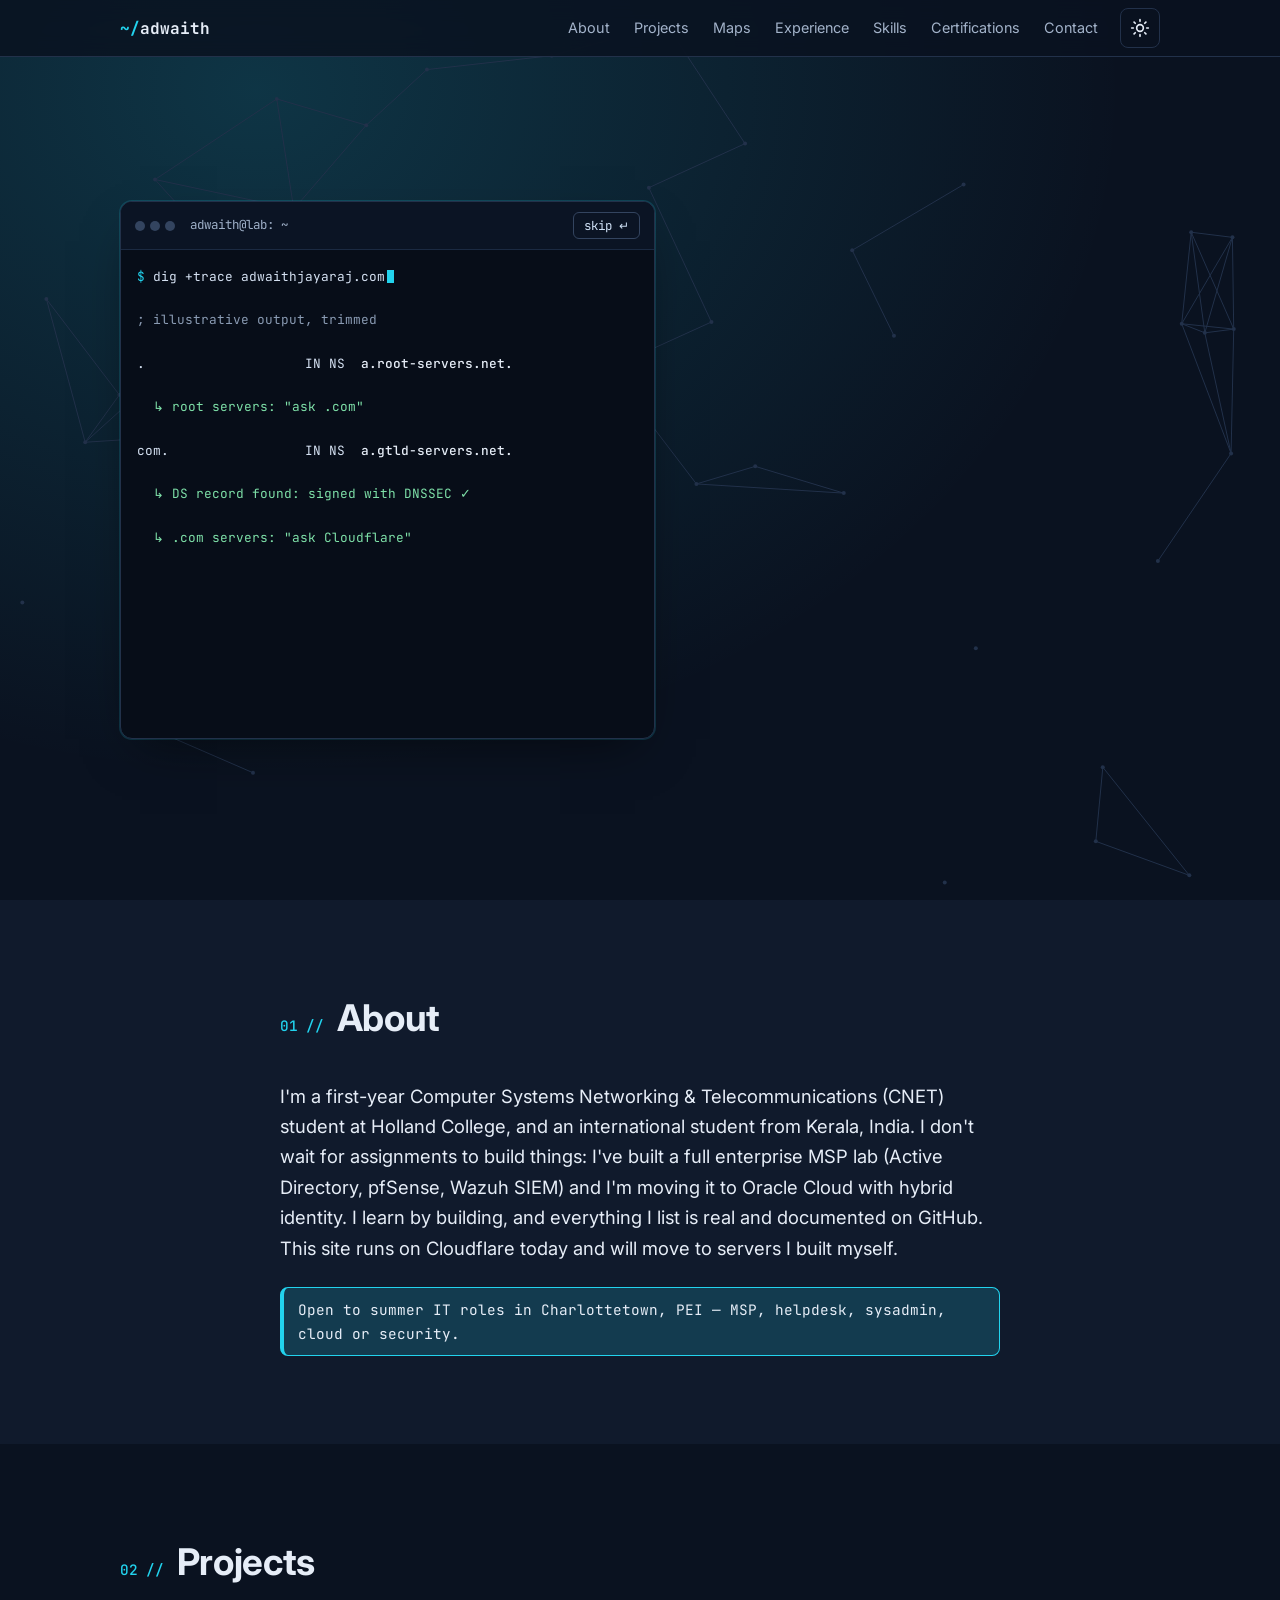
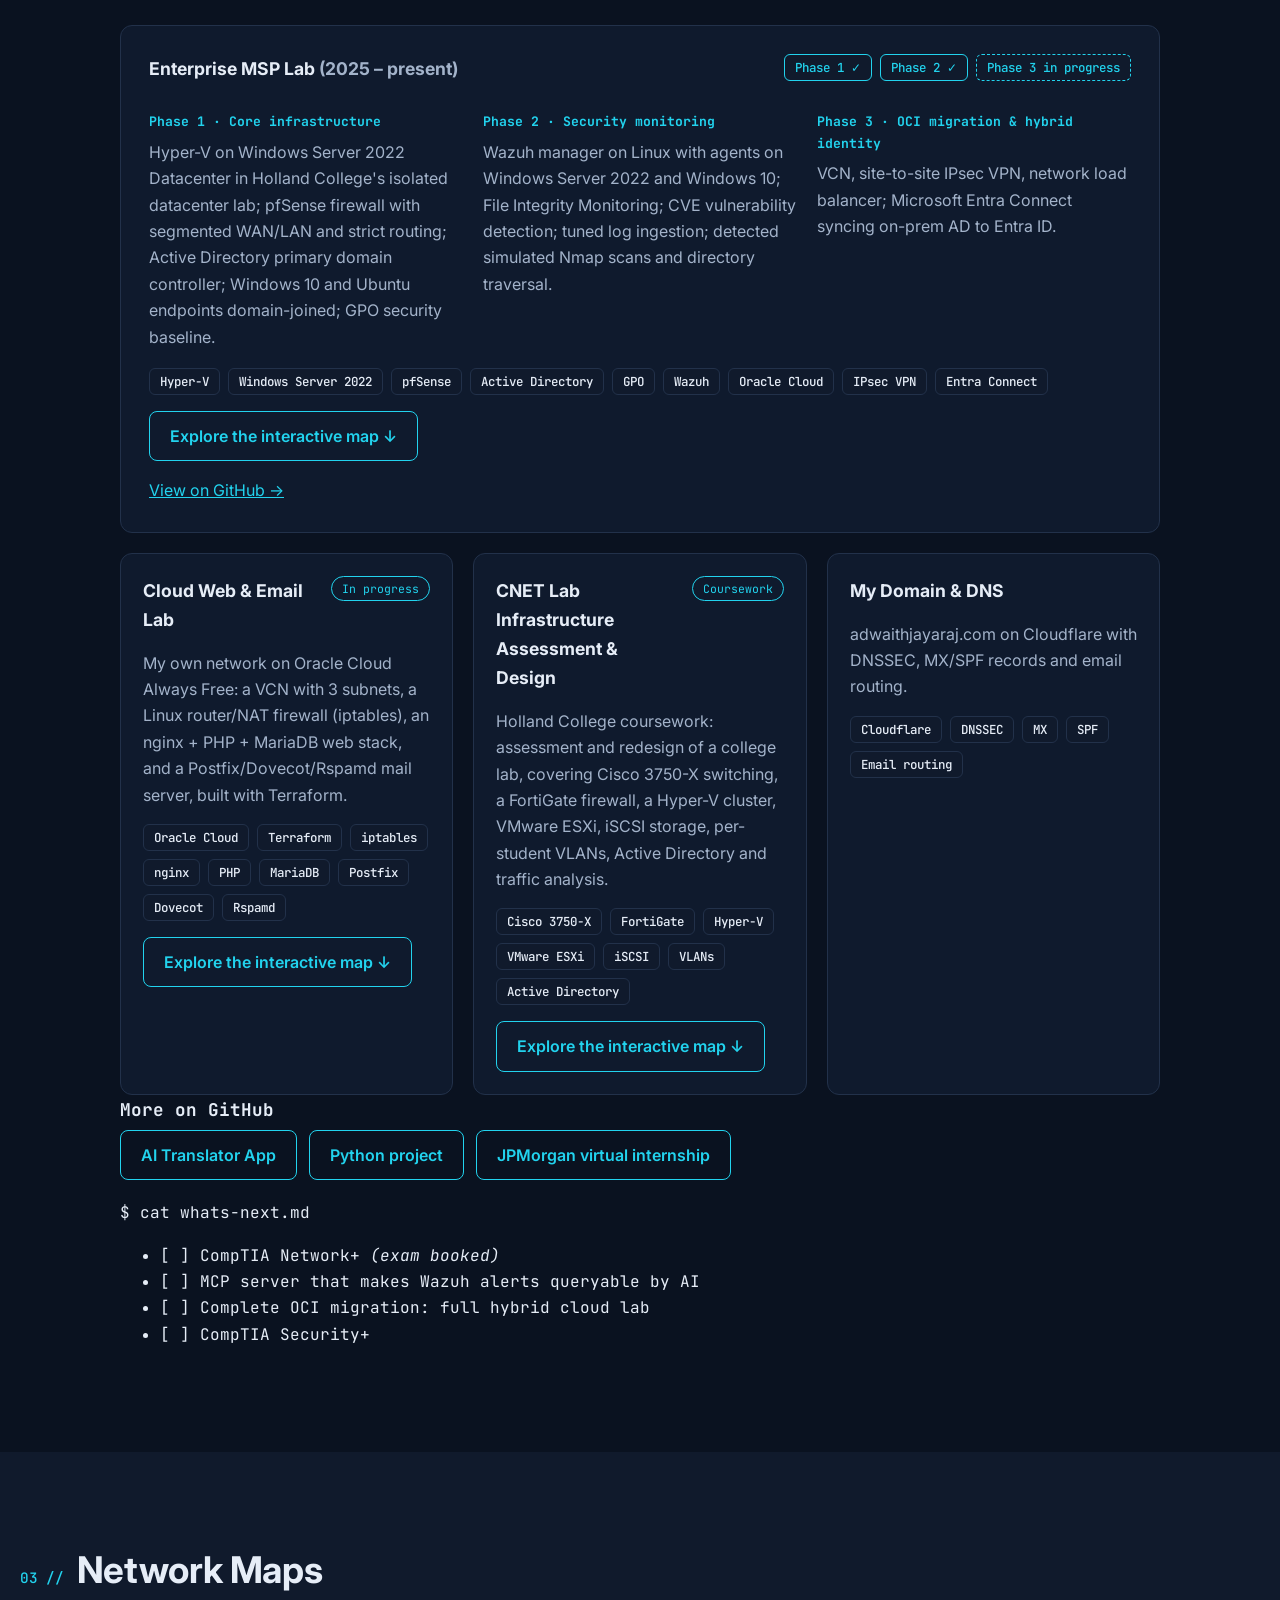
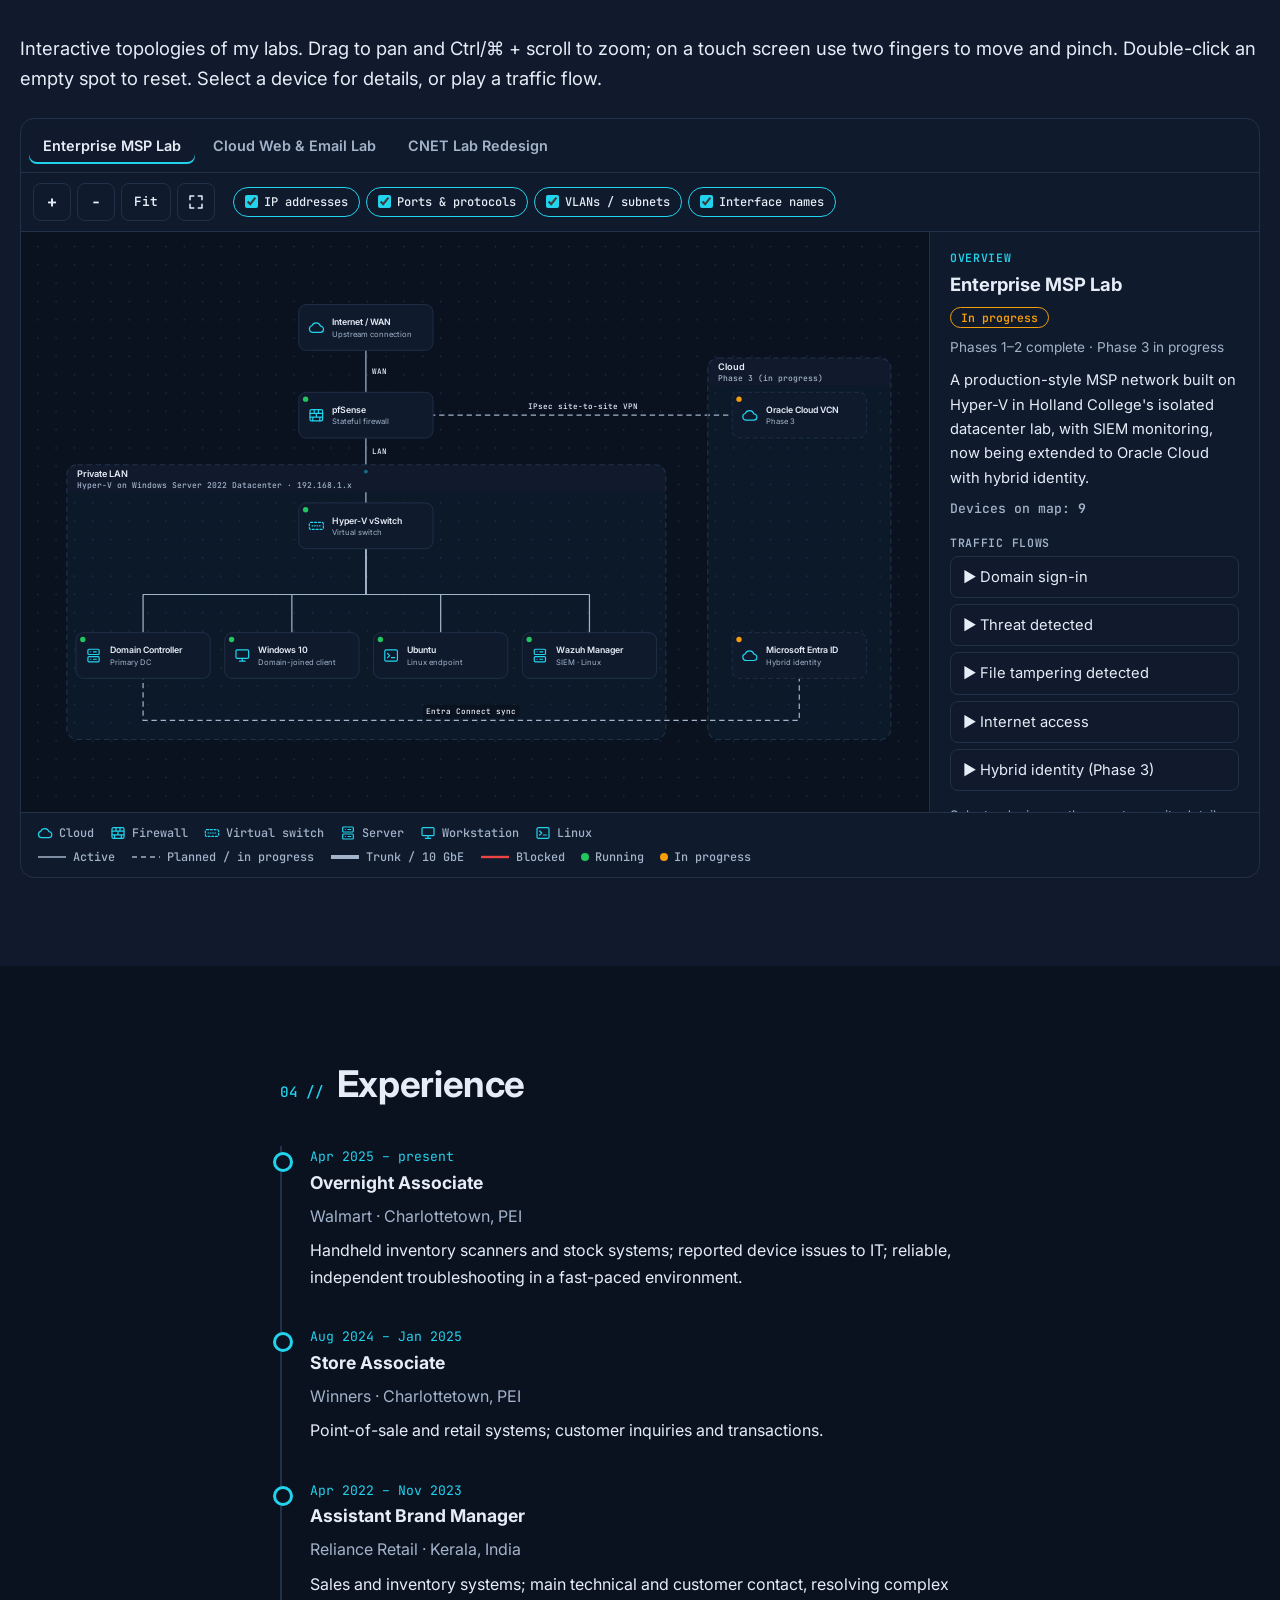
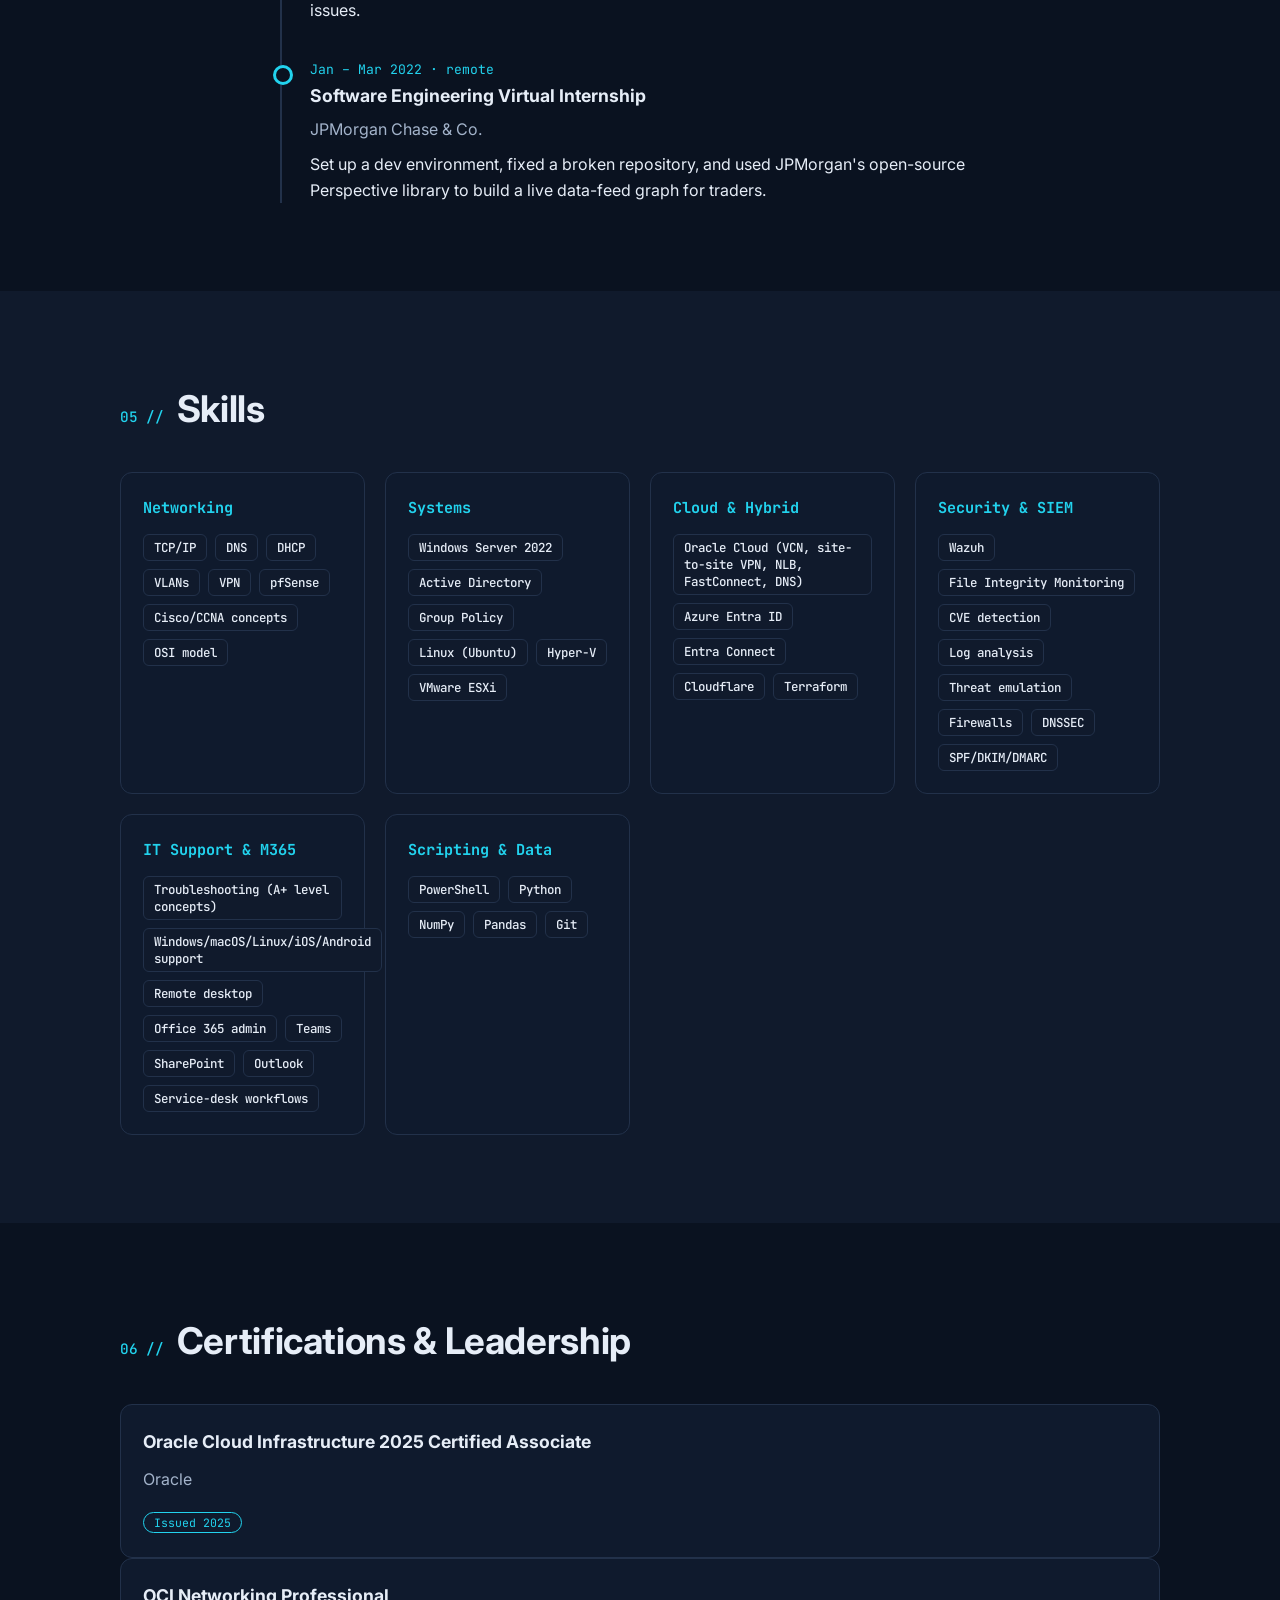
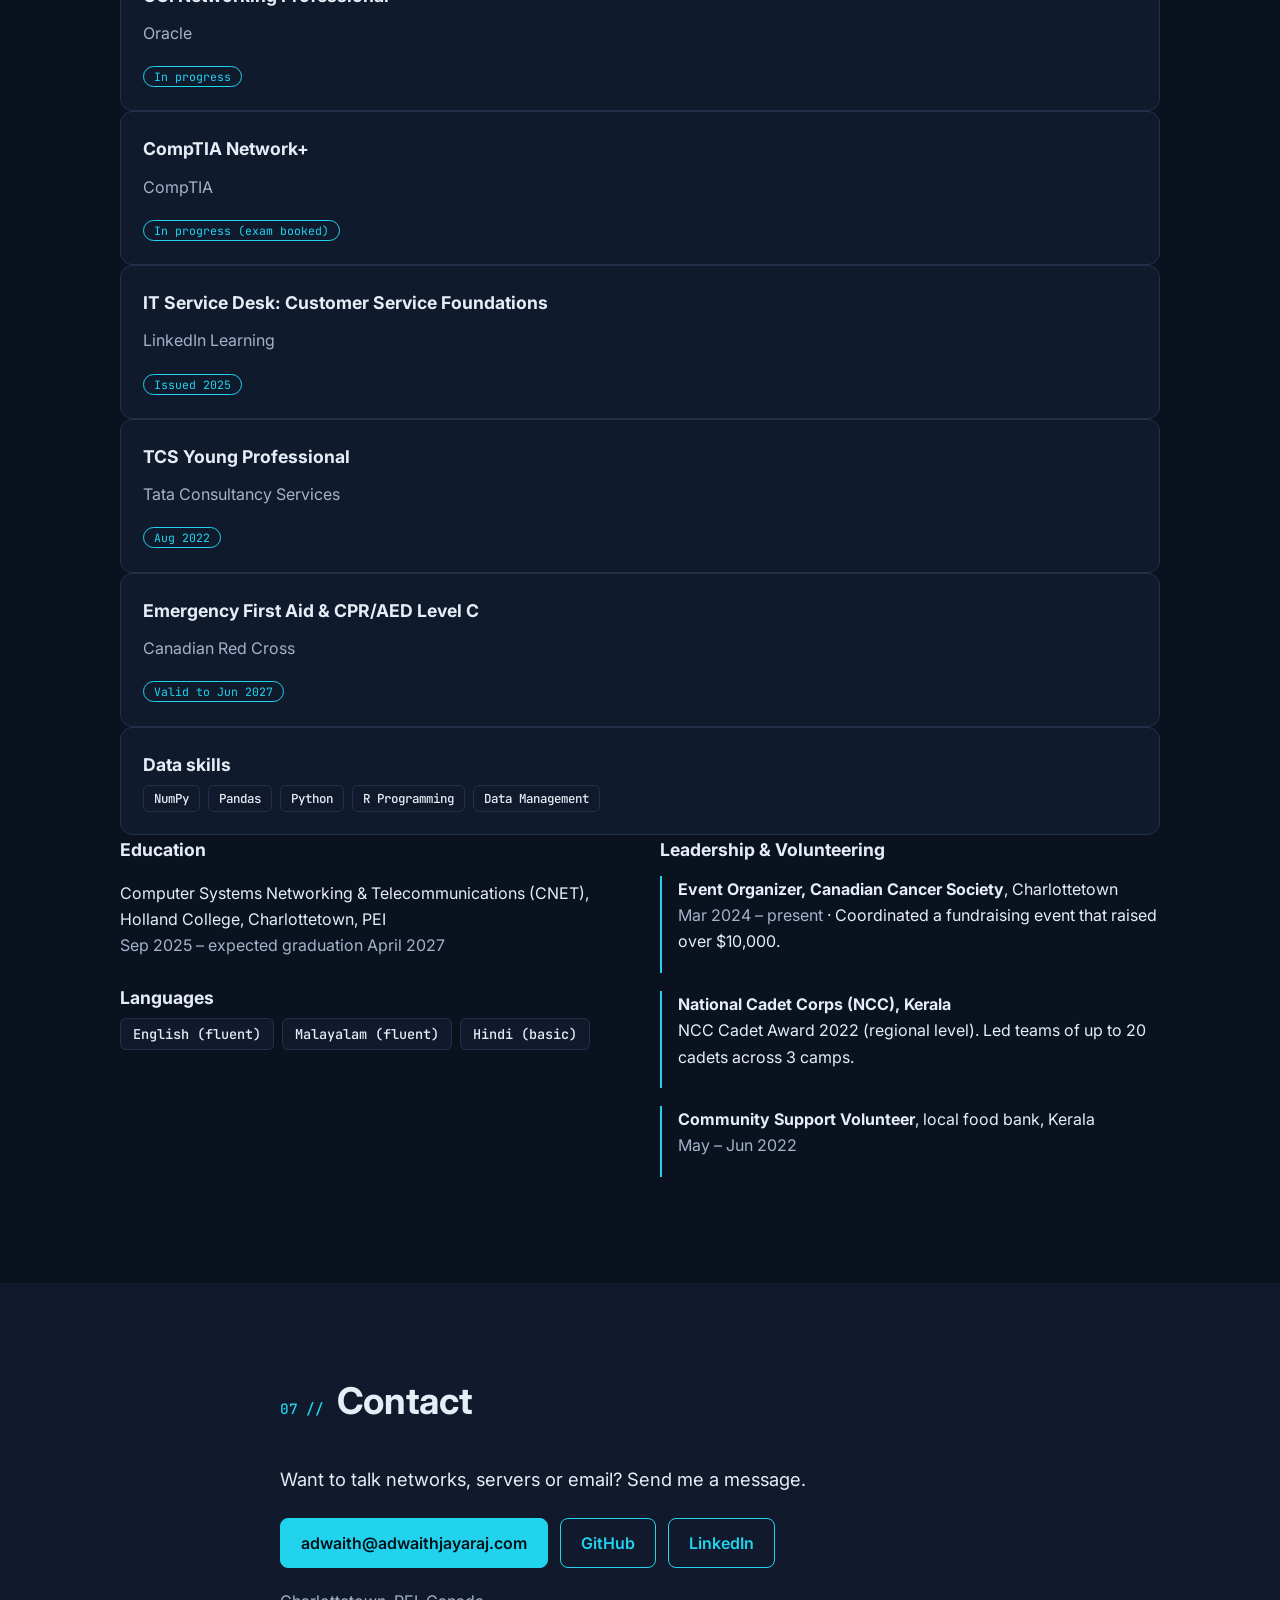
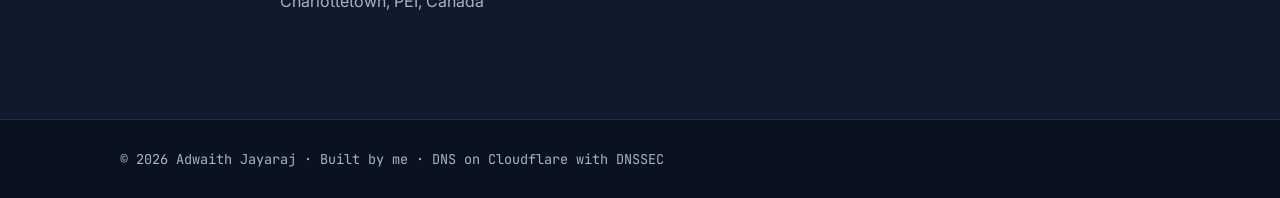
==== commit cc83aab6: "Fix review findings: scroll handling, Map 3 badges, safety net - CSS fallback shows .reveal sections" ====
--- a/index.html
+++ b/index.html
@@ -151,7 +151,7 @@
 <section id="maps" class="section" aria-labelledby="maps-h">
   <div class="wrap wide">
     <h2 id="maps-h" class="reveal"><span class="mono tag">03</span> Network Maps</h2>
-    <p class="lead reveal">Interactive topologies of my labs. Drag to pan, scroll or pinch to zoom, double-click to reset. Select a device for details, or play a traffic flow.</p>
+    <p class="lead reveal">Interactive topologies of my labs. Drag to pan and Ctrl/⌘ + scroll to zoom; on a touch screen use two fingers to move and pinch. Double-click an empty spot to reset. Select a device for details, or play a traffic flow.</p>
     <div class="topo reveal" id="topo">
       <div class="topo-tabs" role="tablist" aria-label="Network maps">
         <button type="button" role="tab" id="tab-msp" aria-controls="topo-body" aria-selected="true" data-map="msp">Enterprise MSP Lab</button>
@@ -179,6 +179,7 @@
         <div class="topo-stage">
           <svg class="topo-svg" role="group" tabindex="0" aria-label="Network map"></svg>
           <div class="topo-tip" role="tooltip" hidden></div>
+          <div class="topo-hint" aria-hidden="true"></div>
         </div>
         <aside class="topo-side" aria-label="Map details"></aside>
       </div>
--- a/css/style.css
+++ b/css/style.css
@@ -119,6 +119,10 @@
 .js .reveal.in{opacity:1;transform:none}
 .js .card.reveal.in{transition:opacity .7s ease,transform .25s,border-color .25s,box-shadow .25s}
 
+/* if main.js never finishes (bad path, error), show everything after 3 s instead of leaving a blank page */
+@keyframes reveal-fallback{to{opacity:1;transform:none}}
+.js:not(.ready) .reveal{animation:reveal-fallback .01s 3s forwards}
+
 @media(prefers-reduced-motion:reduce){
   html{scroll-behavior:auto}
   *,*::before,*::after{animation:none!important;transition:none!important}
--- a/css/topology.css
+++ b/css/topology.css
@@ -22,7 +22,7 @@
 
 .topo-body{display:grid;grid-template-columns:minmax(0,1fr) 330px}
 .topo-stage{position:relative;height:580px;background:var(--bg)}
-.topo-svg{display:block;width:100%;height:100%;touch-action:none;cursor:grab;user-select:none;-webkit-user-select:none}
+.topo-svg{display:block;width:100%;height:100%;touch-action:pan-y;cursor:grab;user-select:none;-webkit-user-select:none}
 .topo-svg.grabbing{cursor:grabbing}
 .topo-side{border-left:1px solid var(--line);padding:18px 20px;max-height:580px;overflow:auto;font-size:.92rem}
 .topo-tip{position:absolute;left:0;top:0;z-index:2;pointer-events:none;max-width:280px;padding:8px 10px;border:1px solid var(--line);border-radius:8px;background:var(--card);box-shadow:0 10px 28px -12px rgba(0,0,0,.55);font:500 .74rem/1.55 var(--mono);color:var(--text)}
@@ -147,3 +147,6 @@
 .t-x circle{fill:var(--card);stroke:var(--bad);stroke-width:2}
 .t-x path{stroke:var(--bad);stroke-width:2.6;stroke-linecap:round}
 .topo-svg:focus-visible{outline:3px solid var(--accent);outline-offset:-3px}
+
+.topo-hint{position:absolute;left:50%;bottom:14px;transform:translateX(-50%);padding:6px 12px;border:1px solid var(--line);border-radius:99px;background:var(--card);font:500 .75rem var(--mono);color:var(--text);white-space:nowrap;pointer-events:none;opacity:0;transition:opacity .25s}
+.topo-hint.show{opacity:1}
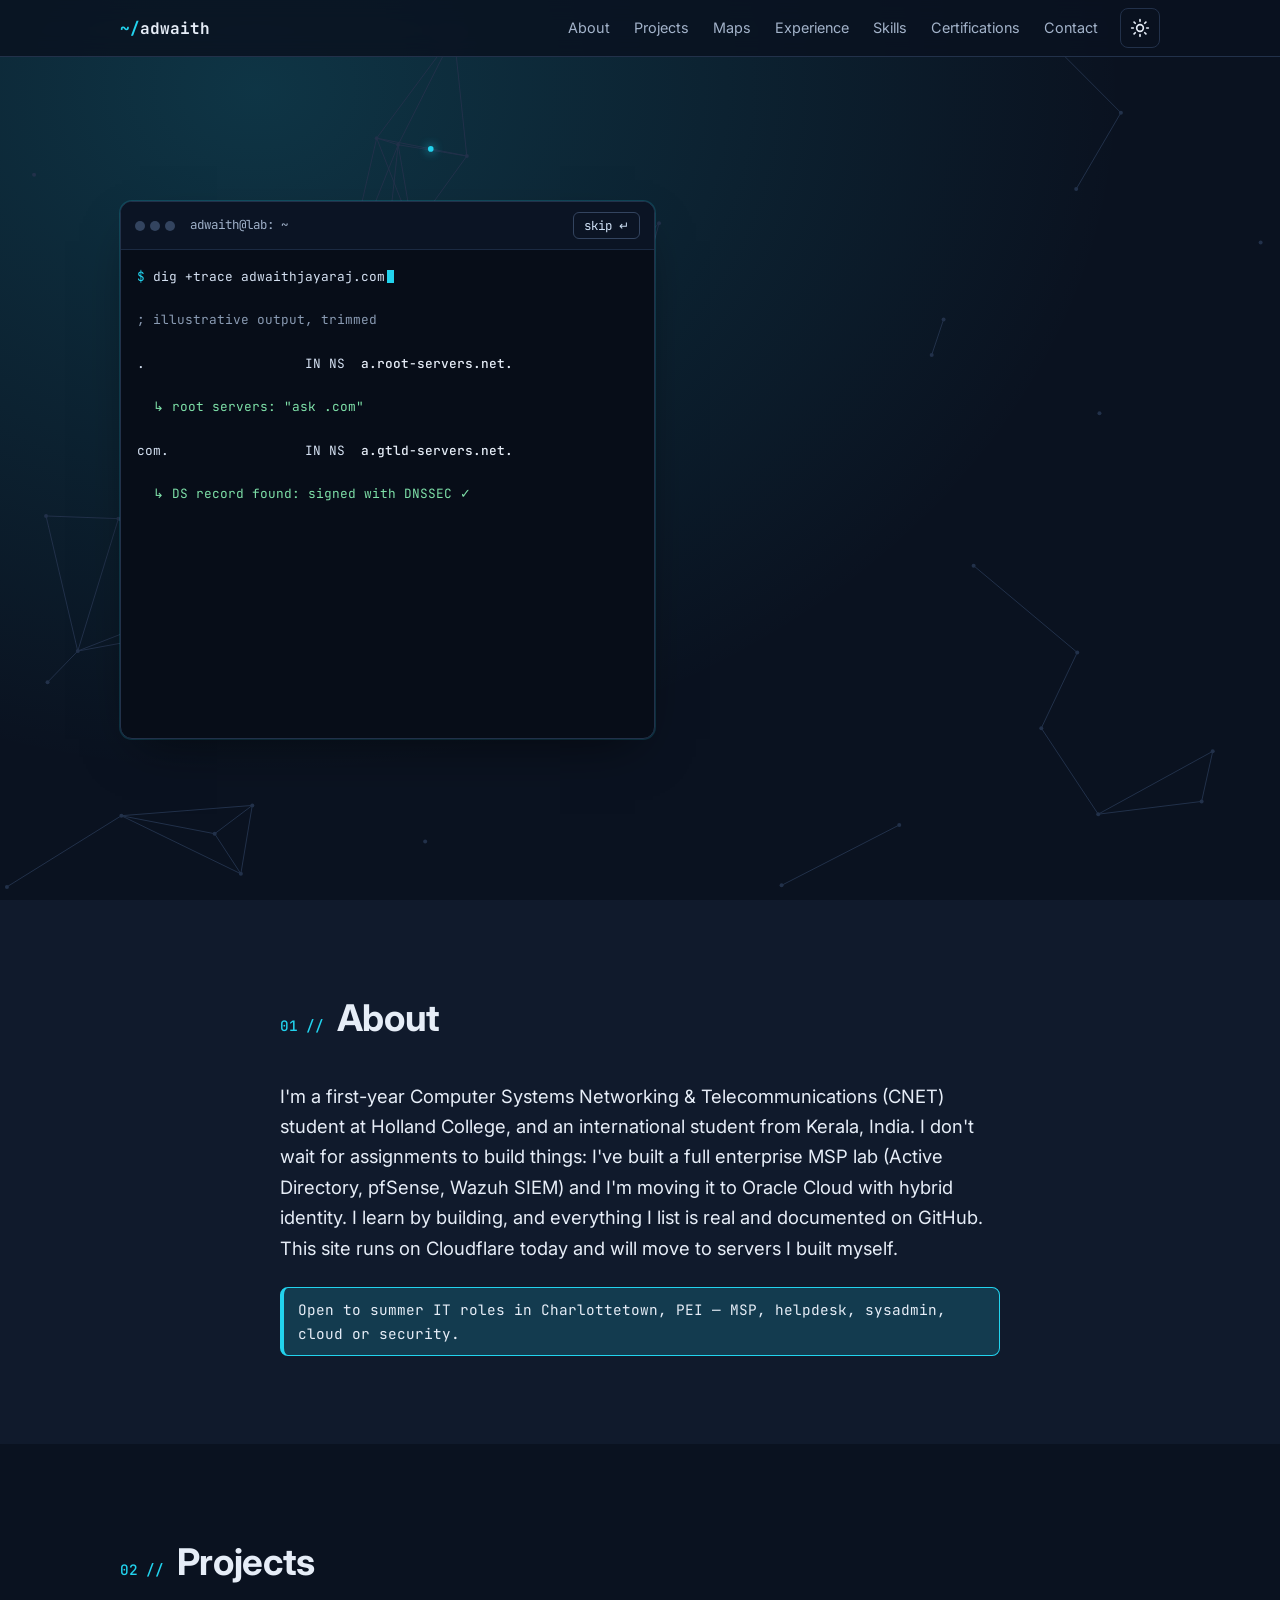
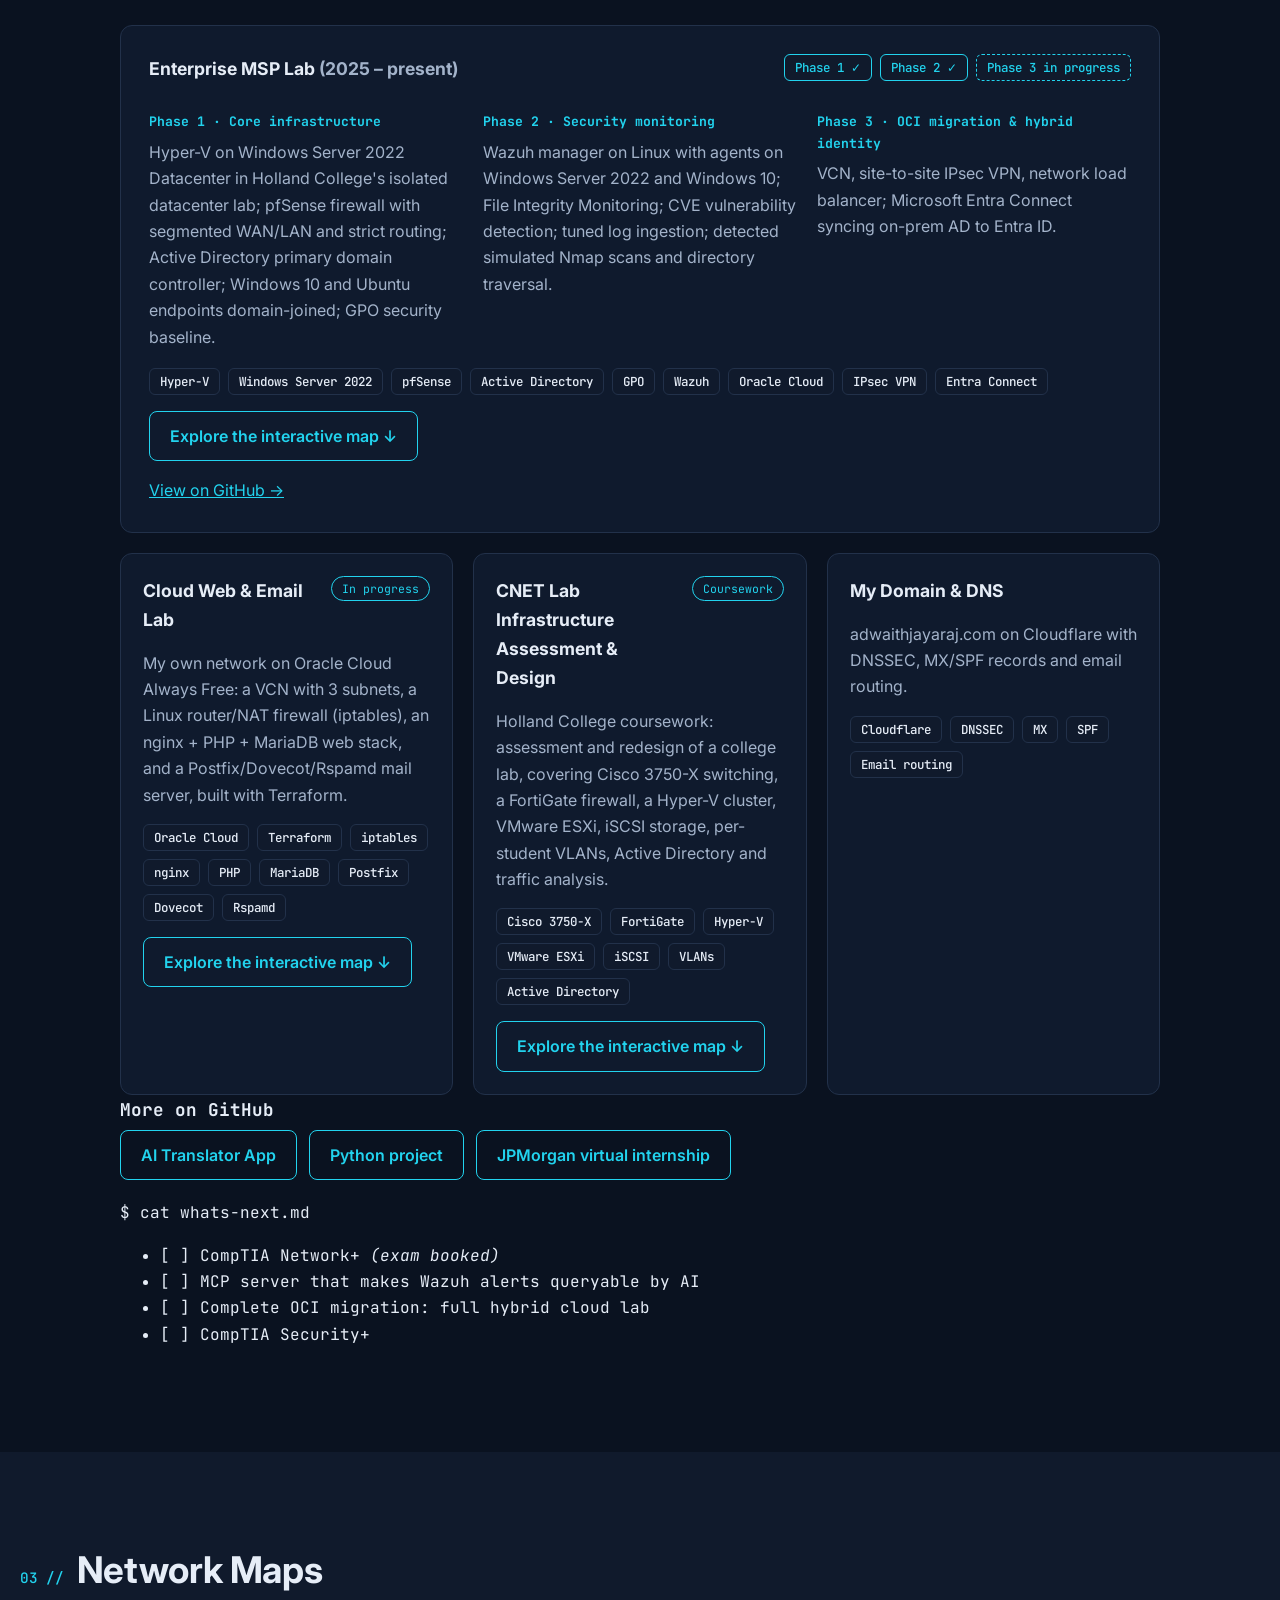
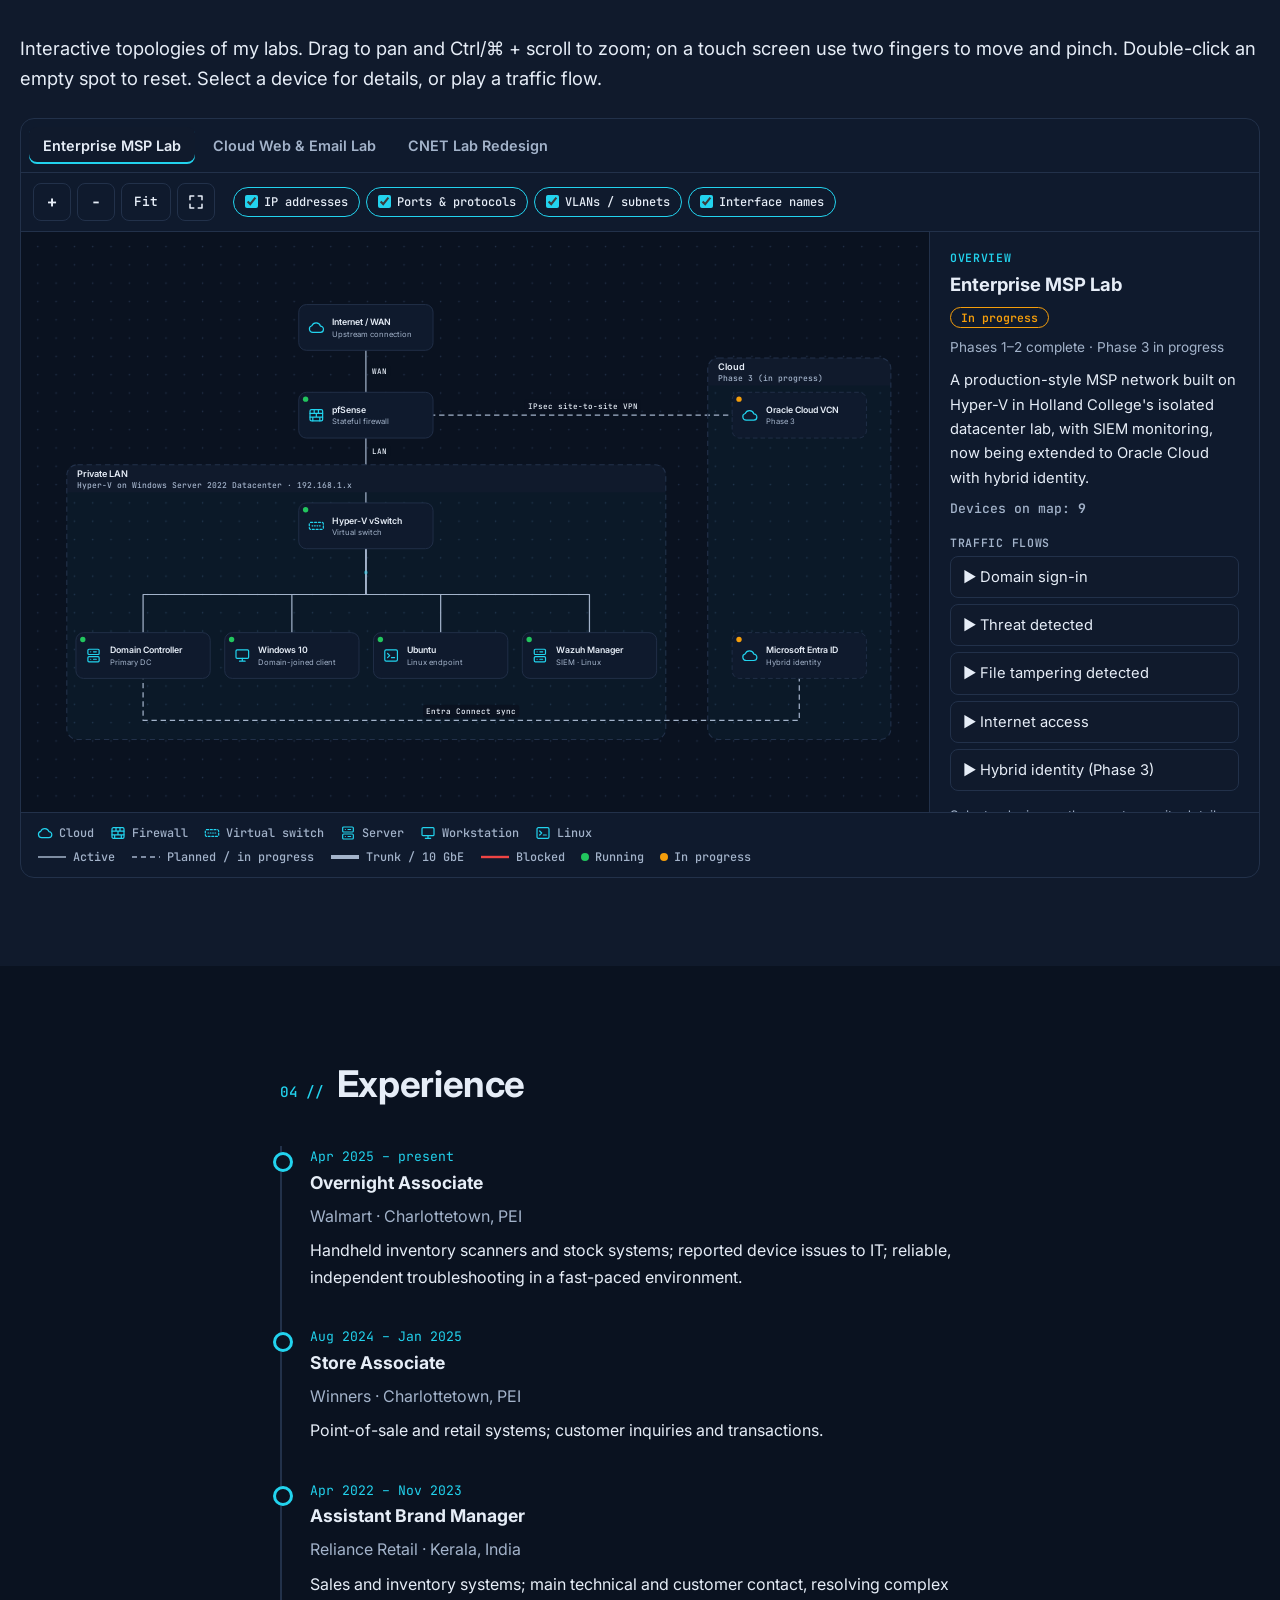
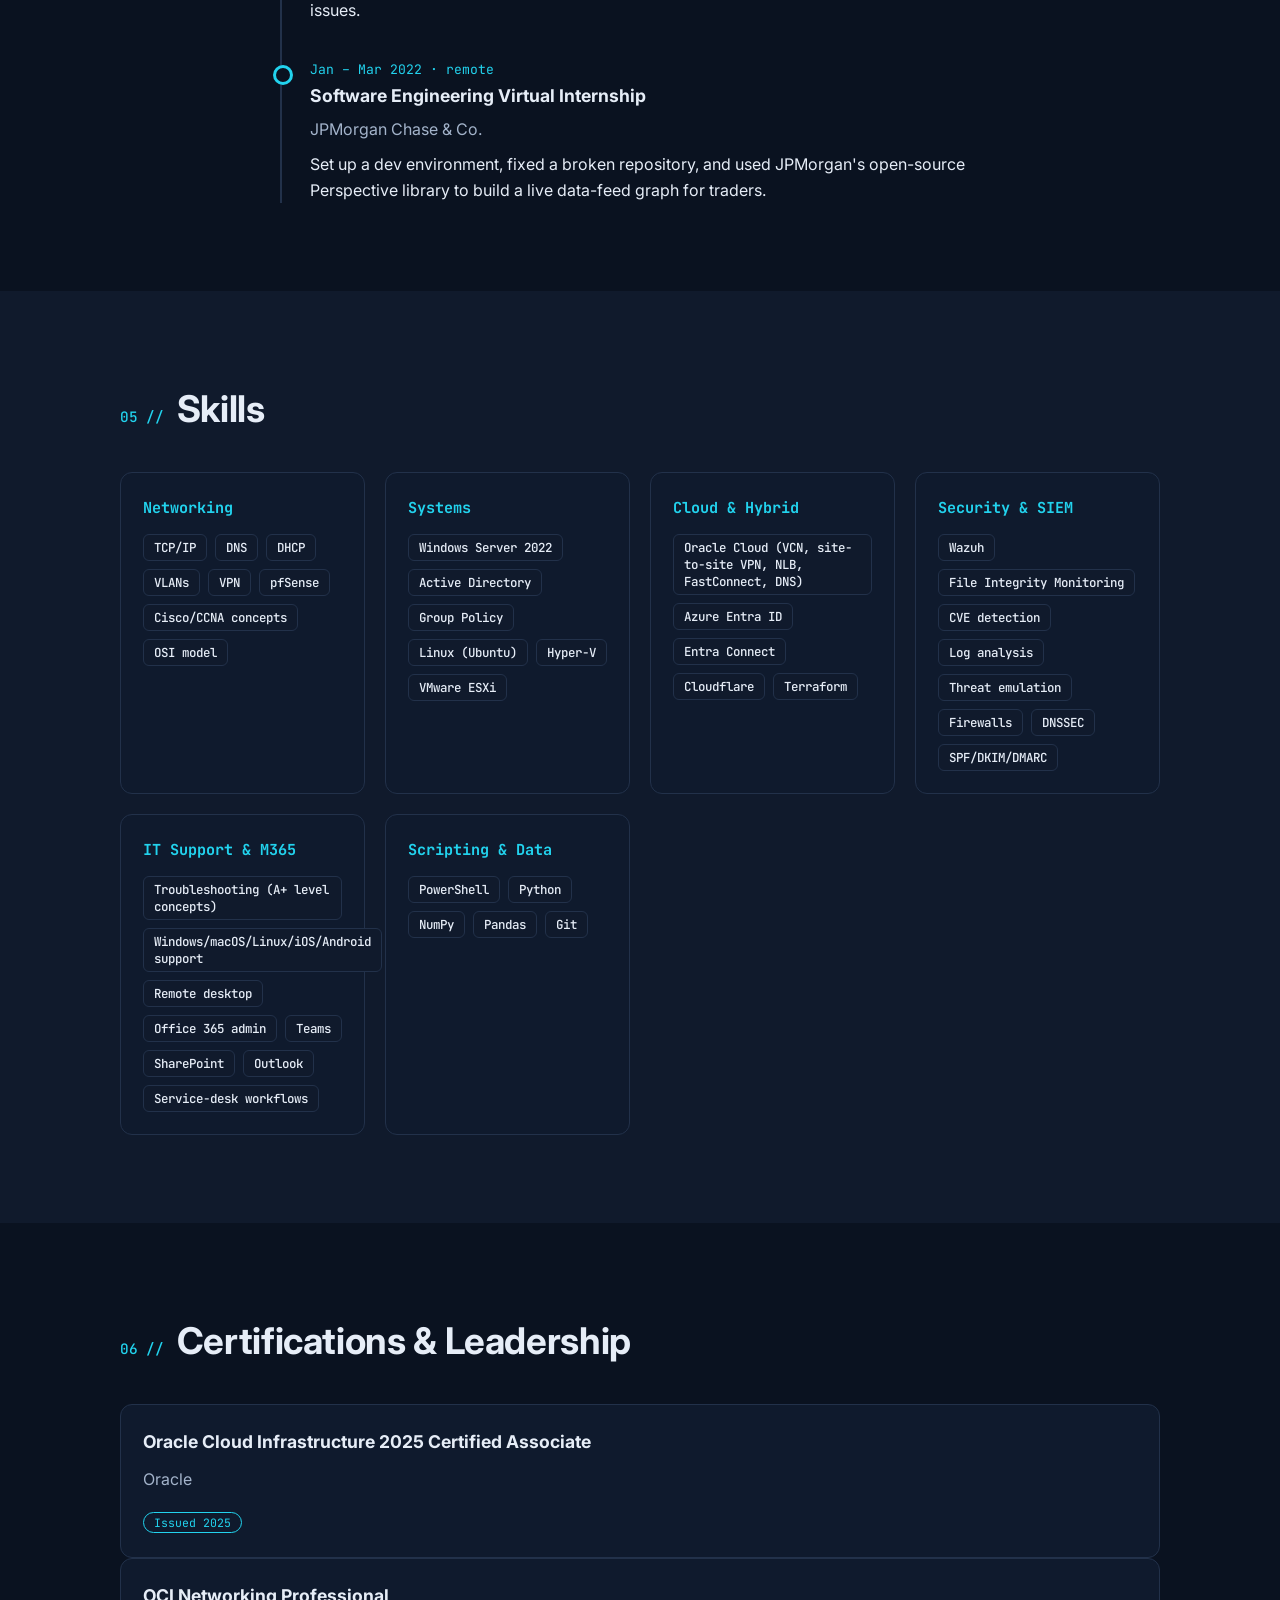
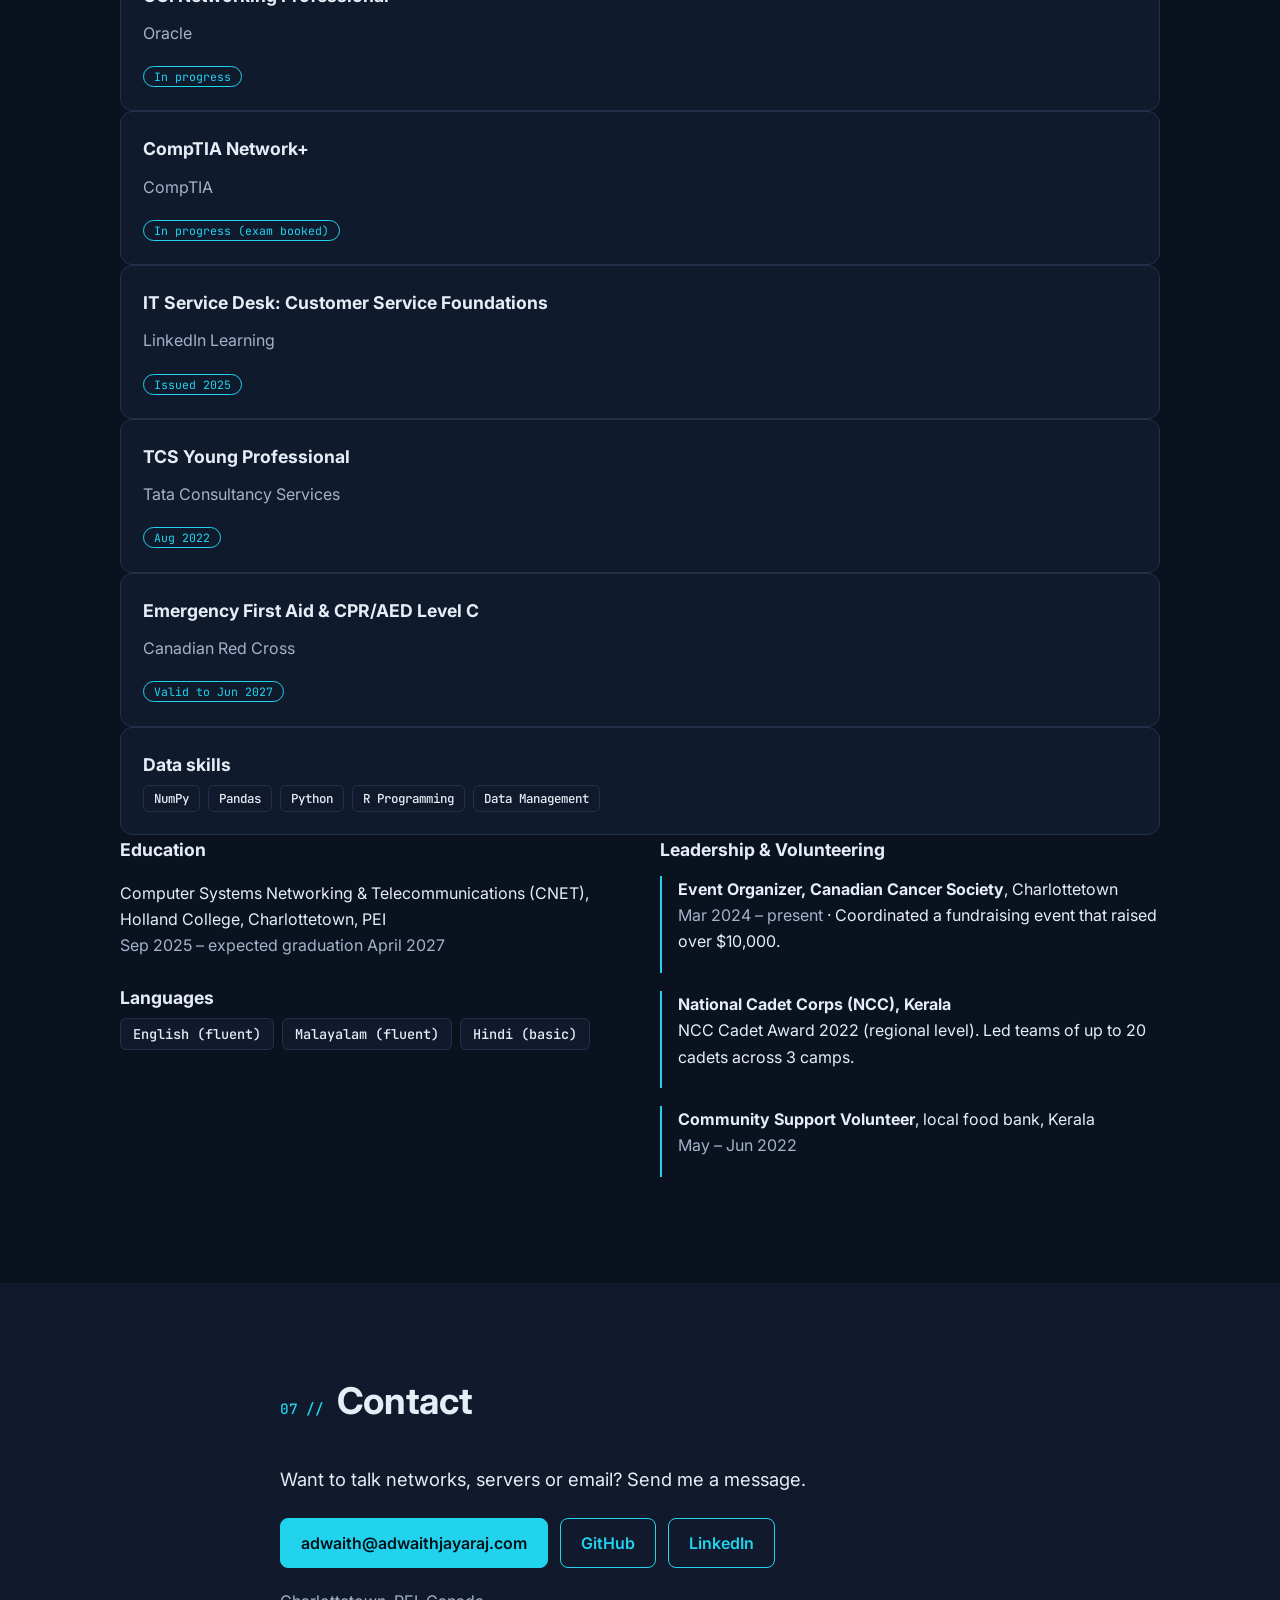
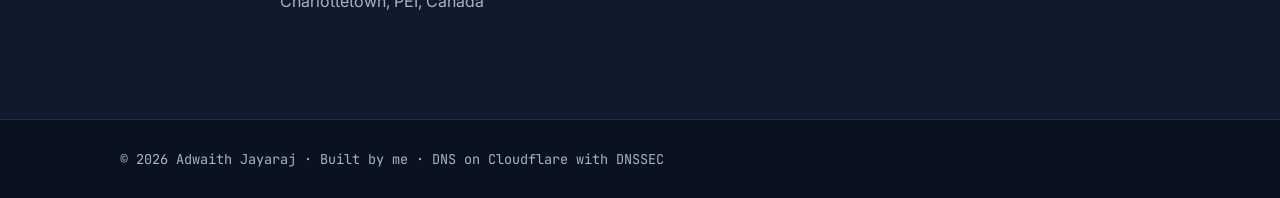
==== commit 322a815d: "Add Map 3 flows, accessibility and reduced-motion handling - Map 3: ESX1/DC2 attached, five flows fr" ====
--- a/index.html
+++ b/index.html
@@ -177,7 +177,7 @@
       </div>
       <div class="topo-body" id="topo-body" role="tabpanel" aria-labelledby="tab-msp">
         <div class="topo-stage">
-          <svg class="topo-svg" role="group" tabindex="0" aria-label="Network map"></svg>
+          <svg class="topo-svg" role="group" tabindex="0"></svg>
           <div class="topo-tip" role="tooltip" hidden></div>
           <div class="topo-hint" aria-hidden="true"></div>
         </div>
@@ -285,6 +285,7 @@
 </footer>
 
 <script src="js/main.js" defer></script>
+<script src="js/topology-data.js" defer></script>
 <script src="js/topology.js" defer></script>
 </body>
 </html>
--- a/css/topology.css
+++ b/css/topology.css
@@ -150,3 +150,5 @@
 
 .topo-hint{position:absolute;left:50%;bottom:14px;transform:translateX(-50%);padding:6px 12px;border:1px solid var(--line);border-radius:99px;background:var(--card);font:500 .75rem var(--mono);color:var(--text);white-space:nowrap;pointer-events:none;opacity:0;transition:opacity .25s}
 .topo-hint.show{opacity:1}
+.tp-text{margin-top:16px;font-size:.85rem}
+.tp-text summary{cursor:pointer;font:600 .78rem var(--mono);color:var(--accent)}
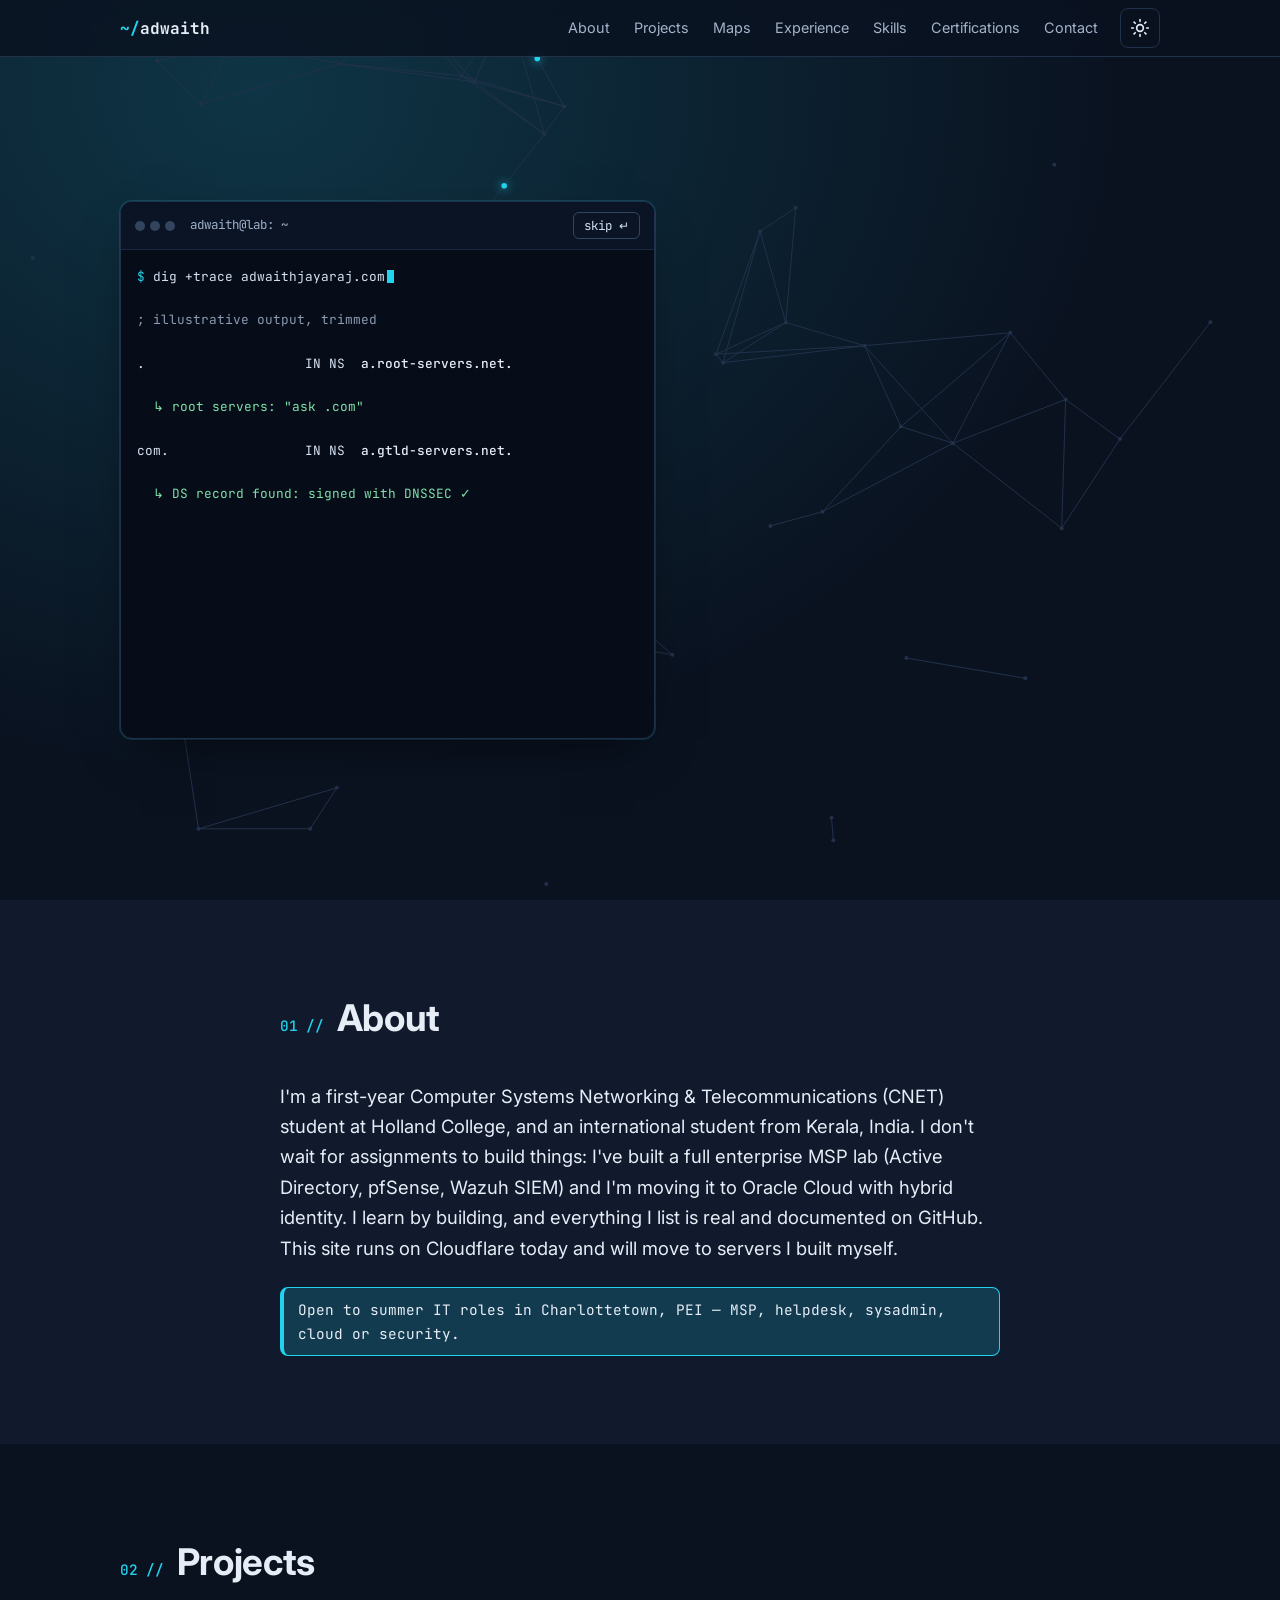
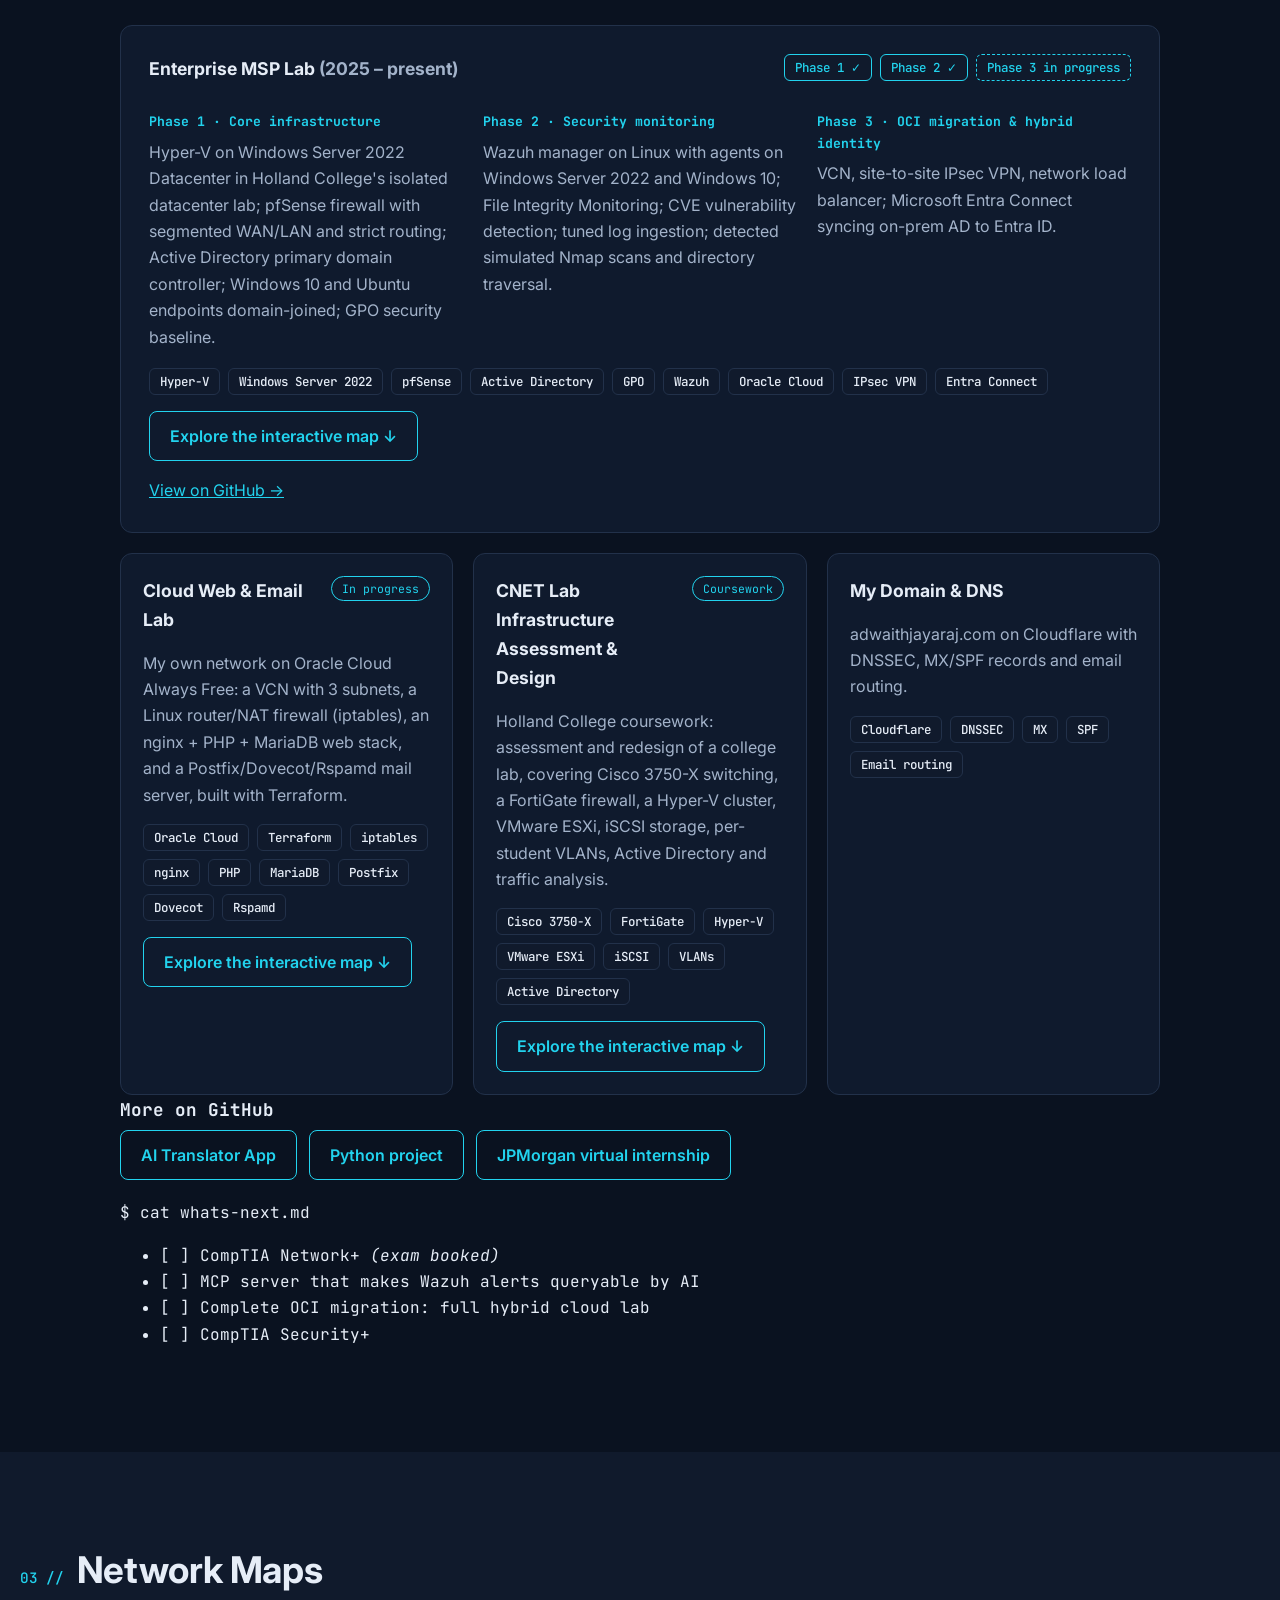
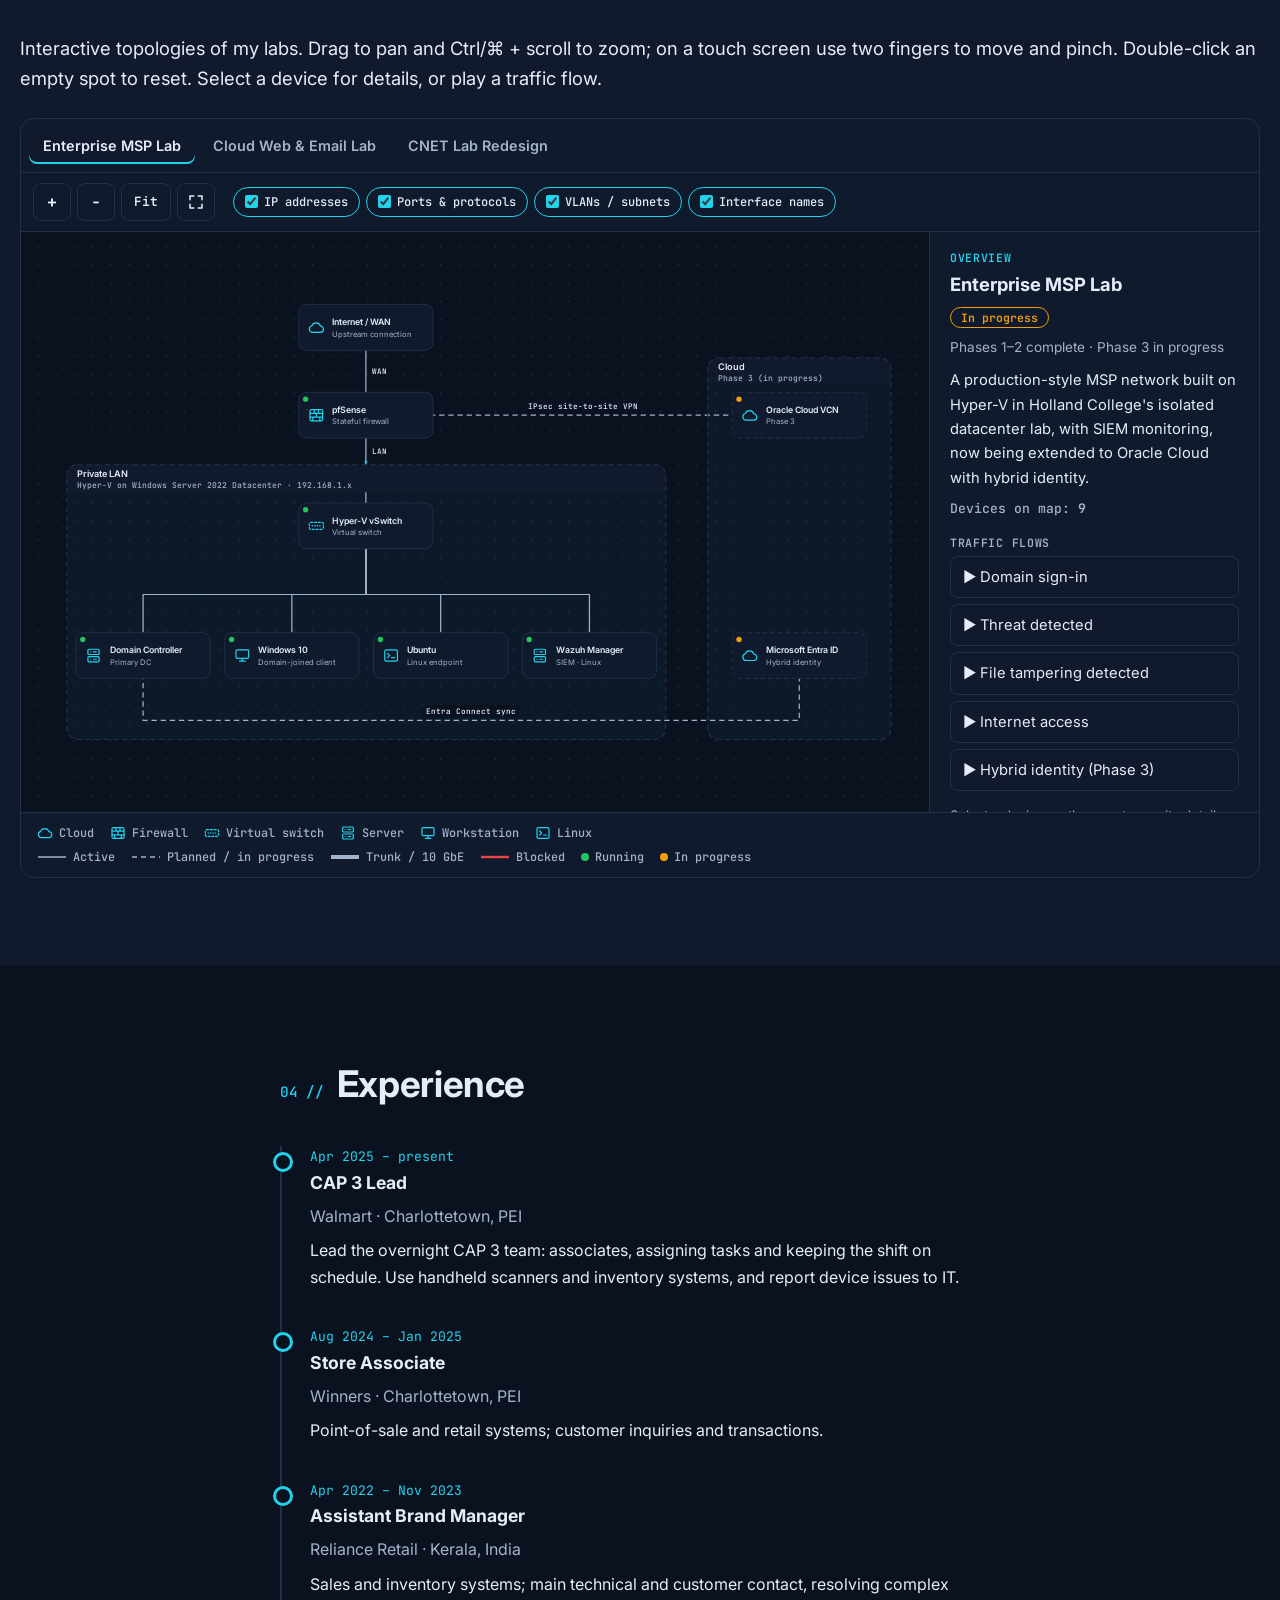
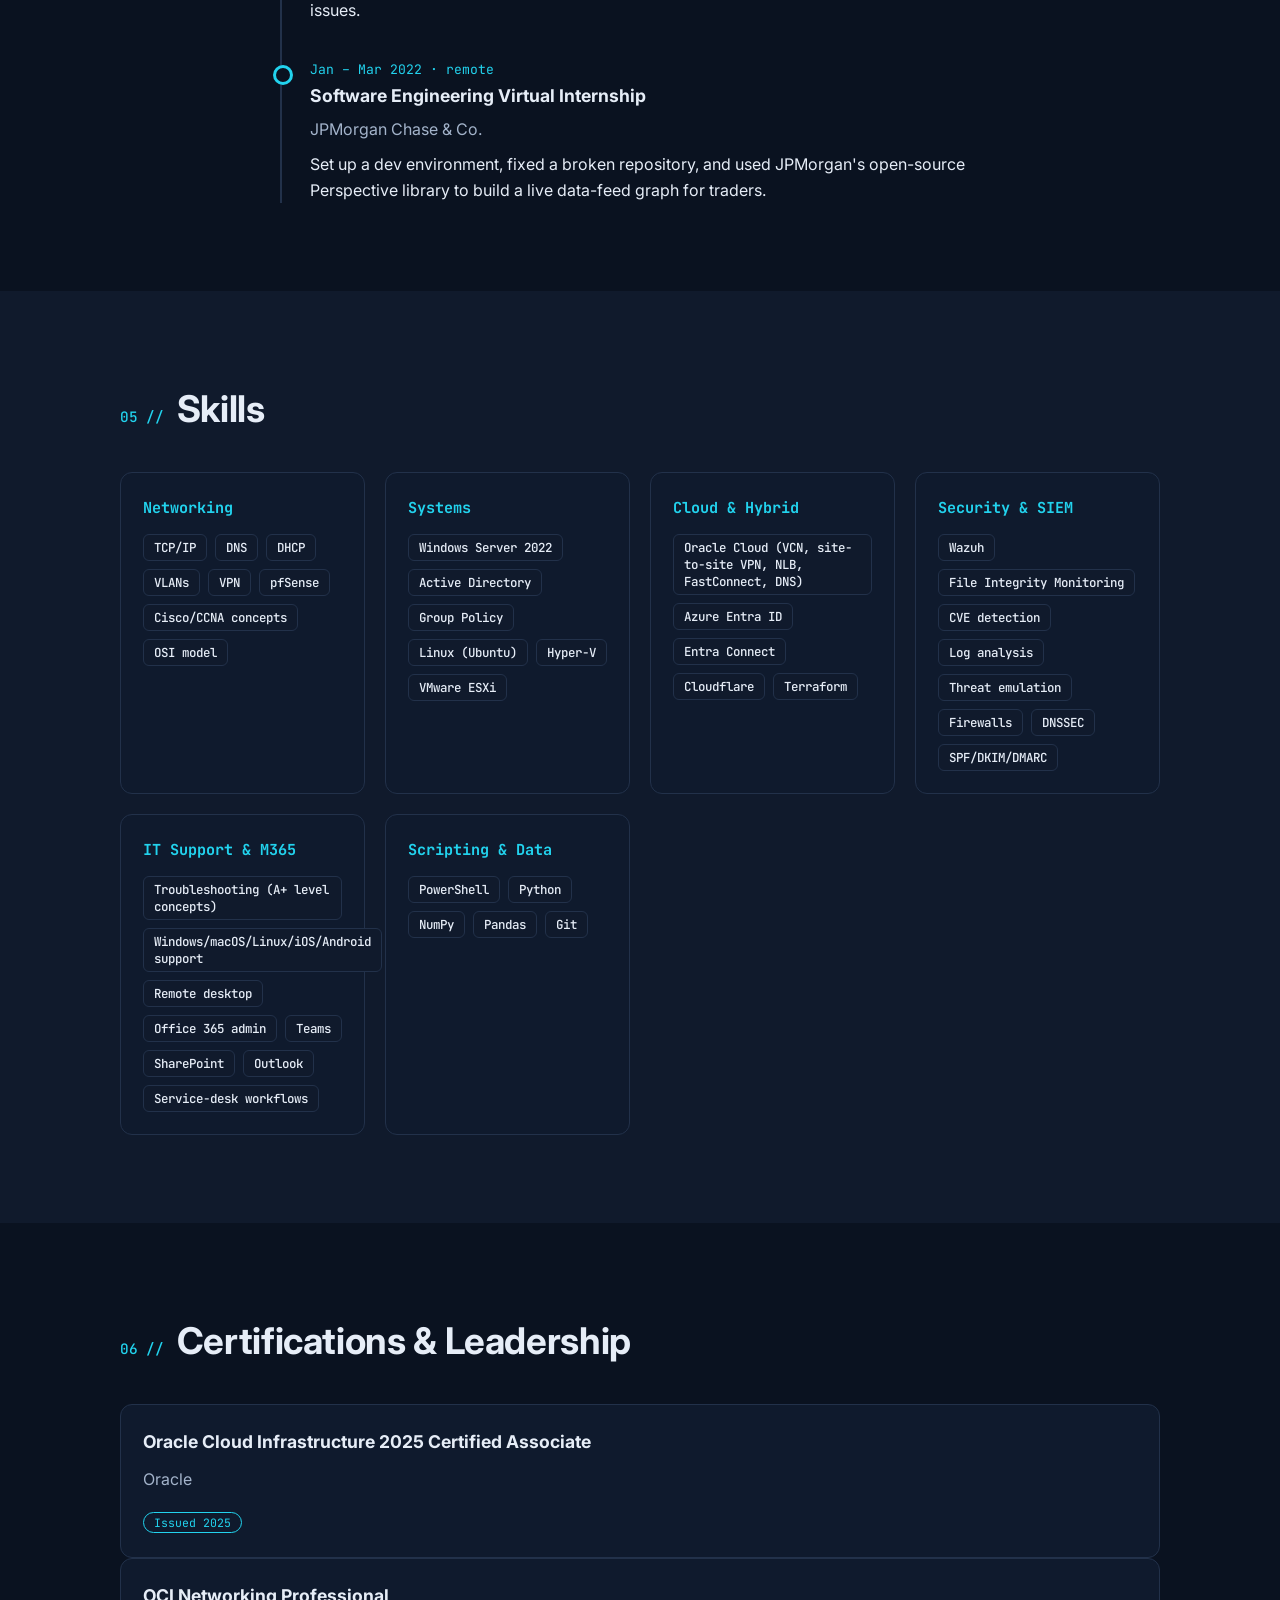
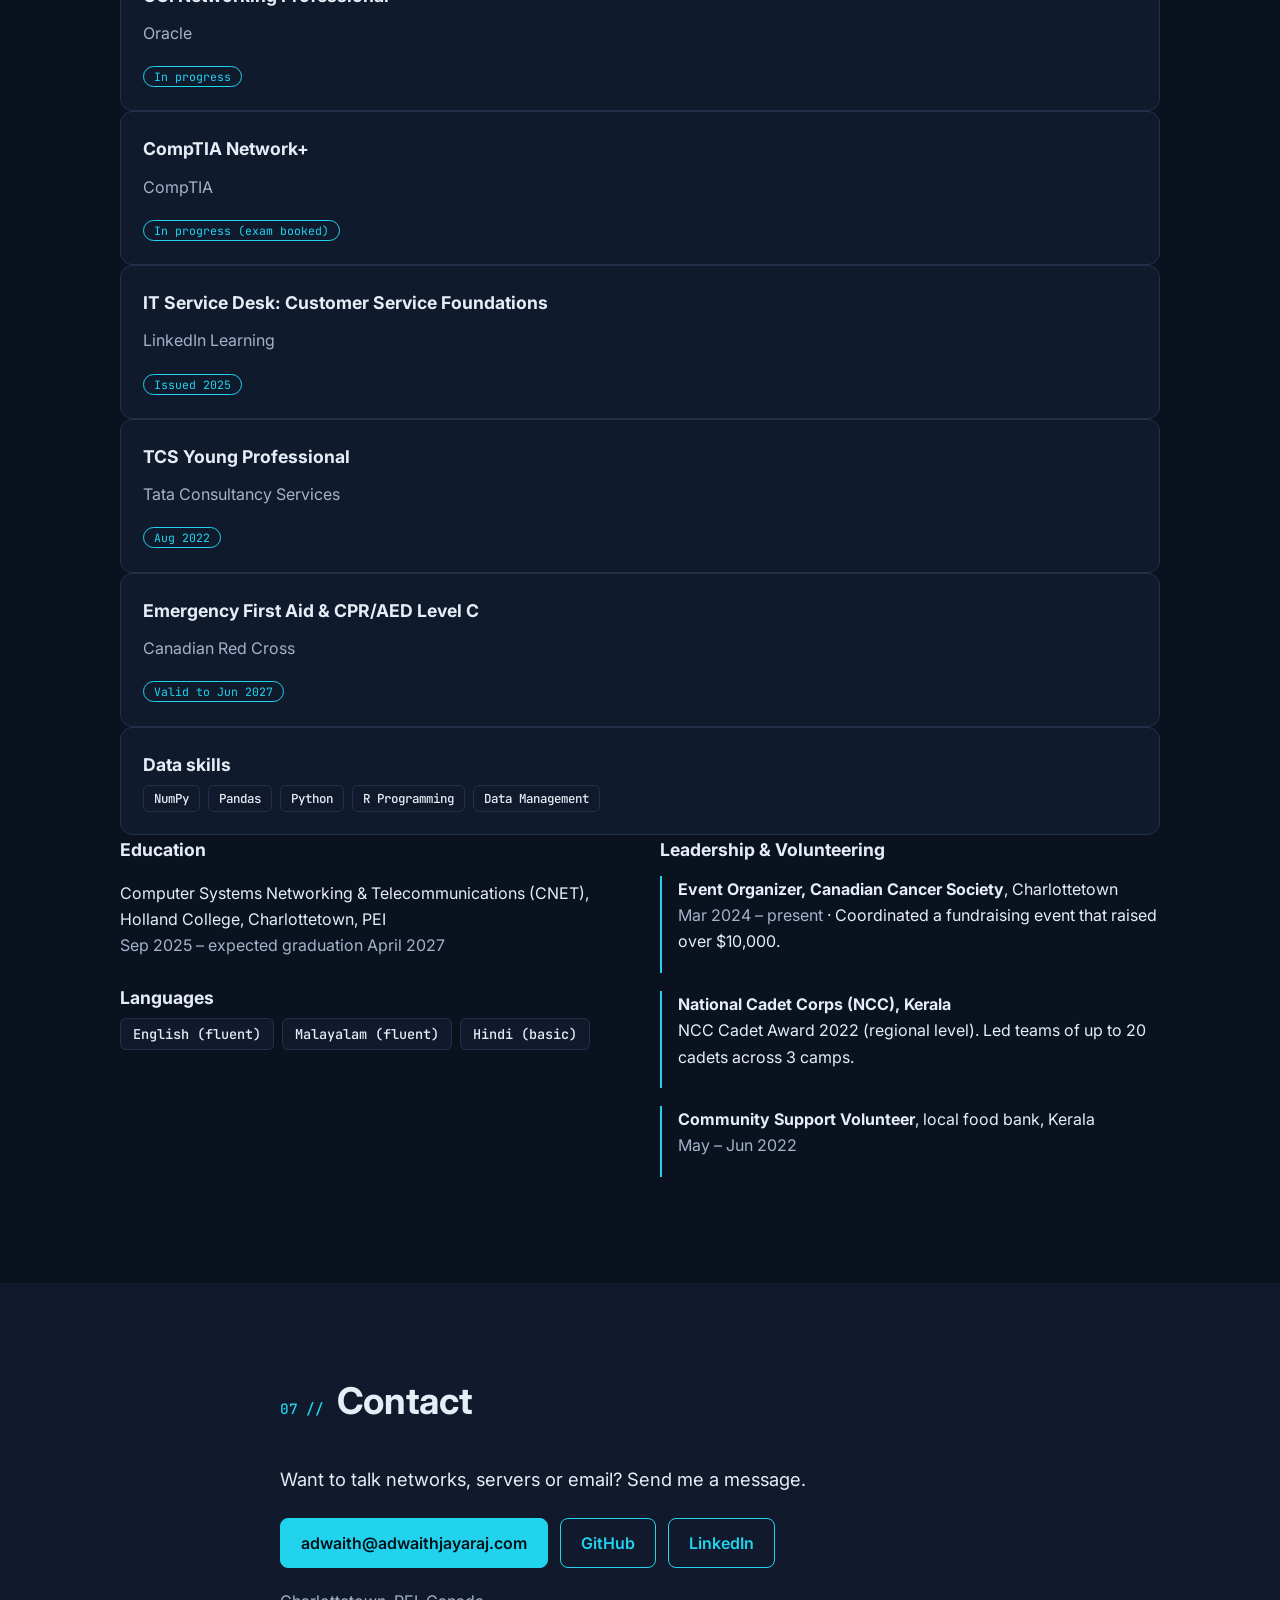
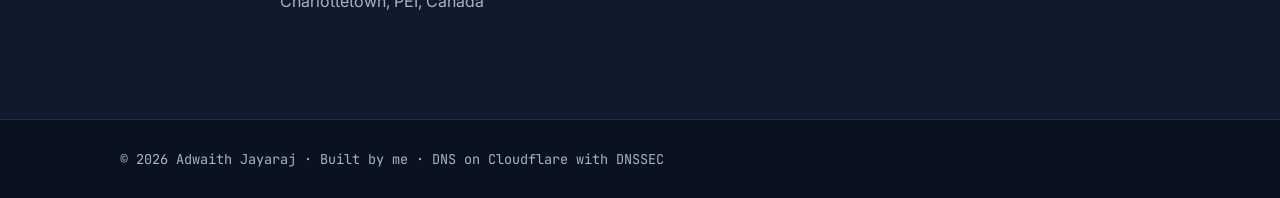
==== commit 2f808062: "Update Walmart role; map data-missing message, layout check script - Experience: Walmart title is no" ====
--- a/index.html
+++ b/index.html
@@ -196,9 +196,9 @@
     <ol class="timeline">
       <li class="reveal">
         <p class="mono date">Apr 2025 – present</p>
-        <h3>Overnight Associate</h3>
+        <h3>CAP 3 Lead</h3>
         <p class="org">Walmart · Charlottetown, PEI</p>
-        <p>Handheld inventory scanners and stock systems; reported device issues to IT; reliable, independent troubleshooting in a fast-paced environment.</p>
+        <p>Lead the overnight CAP 3 team: associates, assigning tasks and keeping the shift on schedule. Use handheld scanners and inventory systems, and report device issues to IT.</p>
       </li>
       <li class="reveal">
         <p class="mono date">Aug 2024 – Jan 2025</p>
